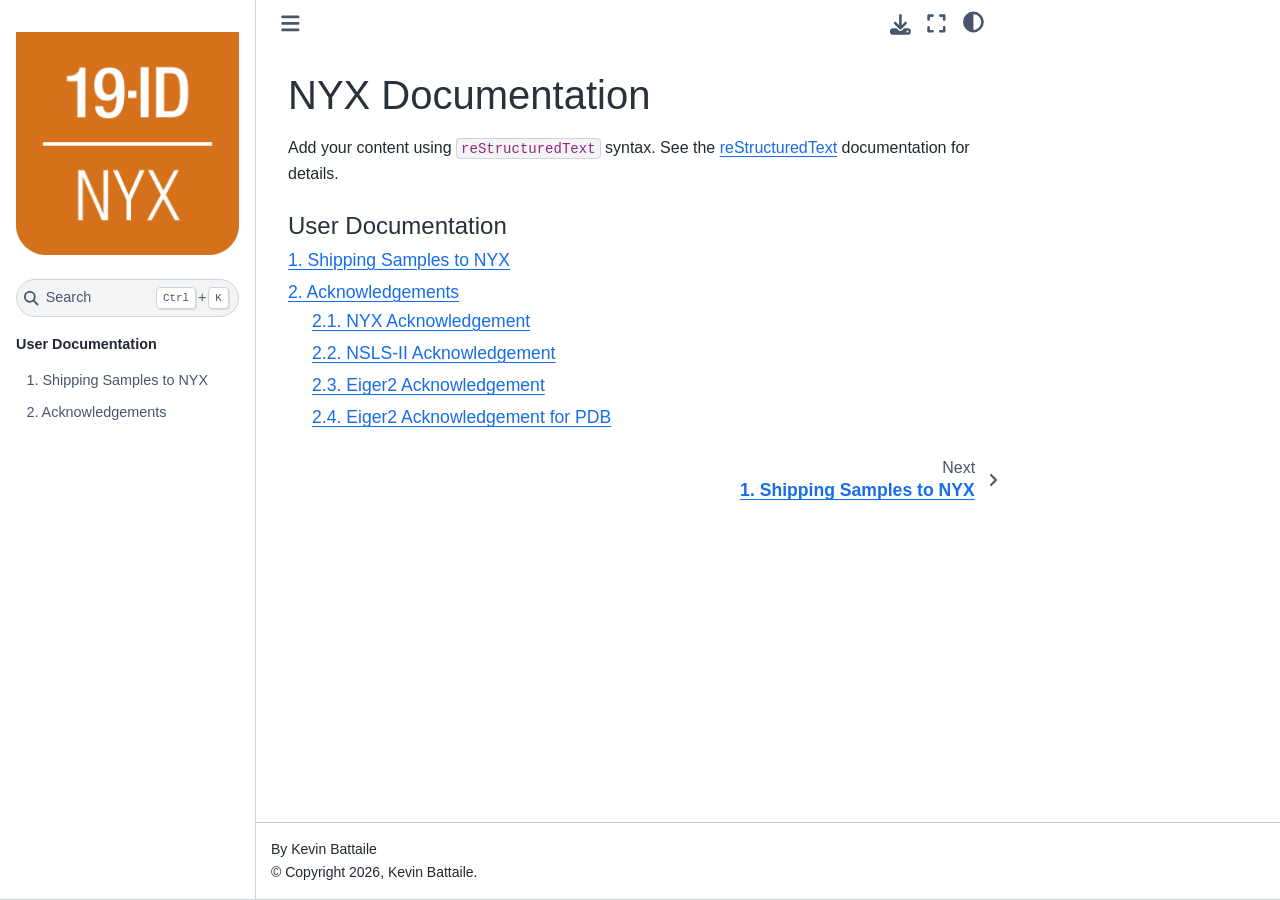
==== docs/index.html @ 287fa5cd "Update manual content" ====
<!DOCTYPE html>


<html lang="en" data-content_root="./" >

  <head>
    <meta charset="utf-8" />
    <meta name="viewport" content="width=device-width, initial-scale=1.0" /><meta name="viewport" content="width=device-width, initial-scale=1" />

    <title>NYX Documentation &#8212; NYX Documentation  documentation</title>
  
  
  
  <script data-cfasync="false">
    document.documentElement.dataset.mode = localStorage.getItem("mode") || "";
    document.documentElement.dataset.theme = localStorage.getItem("theme") || "";
  </script>
  
  <!-- Loaded before other Sphinx assets -->
  <link href="_static/styles/theme.css?digest=dfe6caa3a7d634c4db9b" rel="stylesheet" />
<link href="_static/styles/bootstrap.css?digest=dfe6caa3a7d634c4db9b" rel="stylesheet" />
<link href="_static/styles/pydata-sphinx-theme.css?digest=dfe6caa3a7d634c4db9b" rel="stylesheet" />

  
  <link href="_static/vendor/fontawesome/6.5.2/css/all.min.css?digest=dfe6caa3a7d634c4db9b" rel="stylesheet" />
  <link rel="preload" as="font" type="font/woff2" crossorigin href="_static/vendor/fontawesome/6.5.2/webfonts/fa-solid-900.woff2" />
<link rel="preload" as="font" type="font/woff2" crossorigin href="_static/vendor/fontawesome/6.5.2/webfonts/fa-brands-400.woff2" />
<link rel="preload" as="font" type="font/woff2" crossorigin href="_static/vendor/fontawesome/6.5.2/webfonts/fa-regular-400.woff2" />

    <link rel="stylesheet" type="text/css" href="_static/pygments.css?v=8f2a1f02" />
    <link rel="stylesheet" type="text/css" href="_static/styles/sphinx-book-theme.css?v=eba8b062" />
  
  <!-- Pre-loaded scripts that we'll load fully later -->
  <link rel="preload" as="script" href="_static/scripts/bootstrap.js?digest=dfe6caa3a7d634c4db9b" />
<link rel="preload" as="script" href="_static/scripts/pydata-sphinx-theme.js?digest=dfe6caa3a7d634c4db9b" />
  <script src="_static/vendor/fontawesome/6.5.2/js/all.min.js?digest=dfe6caa3a7d634c4db9b"></script>

    <script src="_static/documentation_options.js?v=9eb32ce0"></script>
    <script src="_static/doctools.js?v=fd6eb6e6"></script>
    <script src="_static/sphinx_highlight.js?v=6ffebe34"></script>
    <script src="_static/scripts/sphinx-book-theme.js?v=887ef09a"></script>
    <script>DOCUMENTATION_OPTIONS.pagename = 'index';</script>
    <link rel="index" title="Index" href="genindex.html" />
    <link rel="search" title="Search" href="search.html" />
    <link rel="next" title="1. Shipping Samples to NYX" href="shipping.html" />
  <meta name="viewport" content="width=device-width, initial-scale=1"/>
  <meta name="docsearch:language" content="en"/>
  </head>
  
  
  <body data-bs-spy="scroll" data-bs-target=".bd-toc-nav" data-offset="180" data-bs-root-margin="0px 0px -60%" data-default-mode="">

  
  
  <div id="pst-skip-link" class="skip-link d-print-none"><a href="#main-content">Skip to main content</a></div>
  
  <div id="pst-scroll-pixel-helper"></div>
  
  <button type="button" class="btn rounded-pill" id="pst-back-to-top">
    <i class="fa-solid fa-arrow-up"></i>Back to top</button>

  
  <input type="checkbox"
          class="sidebar-toggle"
          id="pst-primary-sidebar-checkbox"/>
  <label class="overlay overlay-primary" for="pst-primary-sidebar-checkbox"></label>
  
  <input type="checkbox"
          class="sidebar-toggle"
          id="pst-secondary-sidebar-checkbox"/>
  <label class="overlay overlay-secondary" for="pst-secondary-sidebar-checkbox"></label>
  
  <div class="search-button__wrapper">
    <div class="search-button__overlay"></div>
    <div class="search-button__search-container">
<form class="bd-search d-flex align-items-center"
      action="search.html"
      method="get">
  <i class="fa-solid fa-magnifying-glass"></i>
  <input type="search"
         class="form-control"
         name="q"
         id="search-input"
         placeholder="Search..."
         aria-label="Search..."
         autocomplete="off"
         autocorrect="off"
         autocapitalize="off"
         spellcheck="false"/>
  <span class="search-button__kbd-shortcut"><kbd class="kbd-shortcut__modifier">Ctrl</kbd>+<kbd>K</kbd></span>
</form></div>
  </div>

  <div class="pst-async-banner-revealer d-none">
  <aside id="bd-header-version-warning" class="d-none d-print-none" aria-label="Version warning"></aside>
</div>

  
    <header class="bd-header navbar navbar-expand-lg bd-navbar d-print-none">
    </header>
  

  <div class="bd-container">
    <div class="bd-container__inner bd-page-width">
      
      
      
        
      
      <div class="bd-sidebar-primary bd-sidebar">
        

  
  <div class="sidebar-header-items sidebar-primary__section">
    
    
    
    
  </div>
  
    <div class="sidebar-primary-items__start sidebar-primary__section">
        <div class="sidebar-primary-item">

  
    
  

<a class="navbar-brand logo" href="#">
  
  
  
  
  
    
    
      
    
    
    <img src="_static/floor_mat.png" class="logo__image only-light" alt="NYX Documentation  documentation - Home"/>
    <script>document.write(`<img src="_static/floor_mat.png" class="logo__image only-dark" alt="NYX Documentation  documentation - Home"/>`);</script>
  
  
</a></div>
        <div class="sidebar-primary-item">

 <script>
 document.write(`
   <button class="btn search-button-field search-button__button" title="Search" aria-label="Search" data-bs-placement="bottom" data-bs-toggle="tooltip">
    <i class="fa-solid fa-magnifying-glass"></i>
    <span class="search-button__default-text">Search</span>
    <span class="search-button__kbd-shortcut"><kbd class="kbd-shortcut__modifier">Ctrl</kbd>+<kbd class="kbd-shortcut__modifier">K</kbd></span>
   </button>
 `);
 </script></div>
        <div class="sidebar-primary-item"><nav class="bd-links bd-docs-nav" aria-label="Main">
    <div class="bd-toc-item navbar-nav active">
        <p aria-level="2" class="caption" role="heading"><span class="caption-text">User Documentation</span></p>
<ul class="nav bd-sidenav">
<li class="toctree-l1"><a class="reference internal" href="shipping.html">1. Shipping Samples to NYX</a></li>
<li class="toctree-l1"><a class="reference internal" href="acknowledgement.html">2. Acknowledgements</a></li>
</ul>

    </div>
</nav></div>
    </div>
  
  
  <div class="sidebar-primary-items__end sidebar-primary__section">
  </div>
  
  <div id="rtd-footer-container"></div>


      </div>
      
      <main id="main-content" class="bd-main" role="main">
        
        

<div class="sbt-scroll-pixel-helper"></div>

          <div class="bd-content">
            <div class="bd-article-container">
              
              <div class="bd-header-article d-print-none">
<div class="header-article-items header-article__inner">
  
    <div class="header-article-items__start">
      
        <div class="header-article-item"><button class="sidebar-toggle primary-toggle btn btn-sm" title="Toggle primary sidebar" data-bs-placement="bottom" data-bs-toggle="tooltip">
  <span class="fa-solid fa-bars"></span>
</button></div>
      
    </div>
  
  
    <div class="header-article-items__end">
      
        <div class="header-article-item">

<div class="article-header-buttons">





<div class="dropdown dropdown-download-buttons">
  <button class="btn dropdown-toggle" type="button" data-bs-toggle="dropdown" aria-expanded="false" aria-label="Download this page">
    <i class="fas fa-download"></i>
  </button>
  <ul class="dropdown-menu">
      
      
      
      <li><a href="_sources/index.rst" target="_blank"
   class="btn btn-sm btn-download-source-button dropdown-item"
   title="Download source file"
   data-bs-placement="left" data-bs-toggle="tooltip"
>
  

<span class="btn__icon-container">
  <i class="fas fa-file"></i>
  </span>
<span class="btn__text-container">.rst</span>
</a>
</li>
      
      
      
      
      <li>
<button onclick="window.print()"
  class="btn btn-sm btn-download-pdf-button dropdown-item"
  title="Print to PDF"
  data-bs-placement="left" data-bs-toggle="tooltip"
>
  

<span class="btn__icon-container">
  <i class="fas fa-file-pdf"></i>
  </span>
<span class="btn__text-container">.pdf</span>
</button>
</li>
      
  </ul>
</div>




<button onclick="toggleFullScreen()"
  class="btn btn-sm btn-fullscreen-button"
  title="Fullscreen mode"
  data-bs-placement="bottom" data-bs-toggle="tooltip"
>
  

<span class="btn__icon-container">
  <i class="fas fa-expand"></i>
  </span>

</button>



<script>
document.write(`
  <button class="btn btn-sm nav-link pst-navbar-icon theme-switch-button" title="light/dark" aria-label="light/dark" data-bs-placement="bottom" data-bs-toggle="tooltip">
    <i class="theme-switch fa-solid fa-sun fa-lg" data-mode="light"></i>
    <i class="theme-switch fa-solid fa-moon fa-lg" data-mode="dark"></i>
    <i class="theme-switch fa-solid fa-circle-half-stroke fa-lg" data-mode="auto"></i>
  </button>
`);
</script>


<script>
document.write(`
  <button class="btn btn-sm pst-navbar-icon search-button search-button__button" title="Search" aria-label="Search" data-bs-placement="bottom" data-bs-toggle="tooltip">
    <i class="fa-solid fa-magnifying-glass fa-lg"></i>
  </button>
`);
</script>

</div></div>
      
    </div>
  
</div>
</div>
              
              

<div id="jb-print-docs-body" class="onlyprint">
    <h1>NYX Documentation</h1>
    <!-- Table of contents -->
    <div id="print-main-content">
        <div id="jb-print-toc">
            
        </div>
    </div>
</div>

              
                
<div id="searchbox"></div>
                <article class="bd-article">
                  
  <section id="nyx-documentation">
<h1>NYX Documentation<a class="headerlink" href="#nyx-documentation" title="Link to this heading">#</a></h1>
<p>Add your content using <code class="docutils literal notranslate"><span class="pre">reStructuredText</span></code> syntax. See the
<a class="reference external" href="https://www.sphinx-doc.org/en/master/usage/restructuredtext/index.html">reStructuredText</a>
documentation for details.</p>
<div class="toctree-wrapper compound">
<p aria-level="2" class="caption" role="heading"><span class="caption-text">User Documentation</span></p>
<ul>
<li class="toctree-l1"><a class="reference internal" href="shipping.html">1. Shipping Samples to NYX</a></li>
<li class="toctree-l1"><a class="reference internal" href="acknowledgement.html">2. Acknowledgements</a><ul>
<li class="toctree-l2"><a class="reference internal" href="acknowledgement.html#nyx-acknowledgement">2.1. NYX Acknowledgement</a></li>
<li class="toctree-l2"><a class="reference internal" href="acknowledgement.html#nsls-ii-acknowledgement">2.2. NSLS-II Acknowledgement</a></li>
<li class="toctree-l2"><a class="reference internal" href="acknowledgement.html#eiger2-acknowledgement">2.3. Eiger2 Acknowledgement</a></li>
<li class="toctree-l2"><a class="reference internal" href="acknowledgement.html#eiger2-acknowledgement-for-pdb">2.4. Eiger2 Acknowledgement for PDB</a></li>
</ul>
</li>
</ul>
</div>
</section>


                </article>
              

              
              
              
              
                <footer class="prev-next-footer d-print-none">
                  
<div class="prev-next-area">
    <a class="right-next"
       href="shipping.html"
       title="next page">
      <div class="prev-next-info">
        <p class="prev-next-subtitle">next</p>
        <p class="prev-next-title"><span class="section-number">1. </span>Shipping Samples to NYX</p>
      </div>
      <i class="fa-solid fa-angle-right"></i>
    </a>
</div>
                </footer>
              
            </div>
            
            
              
            
          </div>
          <footer class="bd-footer-content">
            
<div class="bd-footer-content__inner container">
  
  <div class="footer-item">
    
<p class="component-author">
By Kevin Battaile
</p>

  </div>
  
  <div class="footer-item">
    

  <p class="copyright">
    
      © Copyright 2026, Kevin Battaile.
      <br/>
    
  </p>

  </div>
  
  <div class="footer-item">
    
  </div>
  
  <div class="footer-item">
    
  </div>
  
</div>
          </footer>
        

      </main>
    </div>
  </div>
  
  <!-- Scripts loaded after <body> so the DOM is not blocked -->
  <script src="_static/scripts/bootstrap.js?digest=dfe6caa3a7d634c4db9b"></script>
<script src="_static/scripts/pydata-sphinx-theme.js?digest=dfe6caa3a7d634c4db9b"></script>

  <footer class="bd-footer">
  </footer>
  </body>
</html>
---- docs/_static/styles/theme.css ----
/* Provided by Sphinx's 'basic' theme, and included in the final set of assets */
@import "../basic.css";
---- docs/_static/styles/pydata-sphinx-theme.css ----
html{--pst-header-height:4rem;--pst-header-article-height:calc(var(--pst-header-height)*2/3);--pst-sidebar-secondary:17rem;--pst-font-size-base:1rem;--pst-font-size-h1:2.5rem;--pst-font-size-h2:2rem;--pst-font-size-h3:1.75rem;--pst-font-size-h4:1.5rem;--pst-font-size-h5:1.25rem;--pst-font-size-h6:1.1rem;--pst-font-size-milli:0.9rem;--pst-sidebar-font-size:0.9rem;--pst-sidebar-font-size-mobile:1.1rem;--pst-sidebar-header-font-size:1.2rem;--pst-sidebar-header-font-weight:600;--pst-admonition-font-weight-heading:600;--pst-font-weight-caption:300;--pst-font-weight-heading:400;--pst-font-family-base-system:-apple-system,"BlinkMacSystemFont","Segoe UI","Helvetica Neue","Arial",sans-serif,"Apple Color Emoji","Segoe UI Emoji","Segoe UI Symbol";--pst-font-family-monospace-system:"SFMono-Regular","Menlo","Consolas","Monaco","Liberation Mono","Lucida Console",monospace;--pst-font-family-base:var(--pst-font-family-base-system);--pst-font-family-heading:var(--pst-font-family-base-system);--pst-font-family-monospace:var(--pst-font-family-monospace-system);--pst-font-size-icon:1.5rem;--pst-icon-check-circle:"";--pst-icon-info-circle:"";--pst-icon-exclamation-triangle:"";--pst-icon-exclamation-circle:"";--pst-icon-times-circle:"";--pst-icon-lightbulb:"";--pst-icon-download:"";--pst-icon-angle-left:"";--pst-icon-angle-right:"";--pst-icon-external-link:"";--pst-icon-search-minus:"";--pst-icon-github:"";--pst-icon-gitlab:"";--pst-icon-share:"";--pst-icon-bell:"";--pst-icon-pencil:"";--pst-breadcrumb-divider:"";--pst-icon-admonition-default:var(--pst-icon-bell);--pst-icon-admonition-note:var(--pst-icon-info-circle);--pst-icon-admonition-attention:var(--pst-icon-exclamation-circle);--pst-icon-admonition-caution:var(--pst-icon-exclamation-triangle);--pst-icon-admonition-warning:var(--pst-icon-exclamation-triangle);--pst-icon-admonition-danger:var(--pst-icon-exclamation-triangle);--pst-icon-admonition-error:var(--pst-icon-times-circle);--pst-icon-admonition-hint:var(--pst-icon-lightbulb);--pst-icon-admonition-tip:var(--pst-icon-lightbulb);--pst-icon-admonition-important:var(--pst-icon-exclamation-circle);--pst-icon-admonition-seealso:var(--pst-icon-share);--pst-icon-admonition-todo:var(--pst-icon-pencil);--pst-icon-versionmodified-default:var(--pst-icon-exclamation-circle);--pst-icon-versionmodified-added:var(--pst-icon-exclamation-circle);--pst-icon-versionmodified-changed:var(--pst-icon-exclamation-circle);--pst-icon-versionmodified-deprecated:var(--pst-icon-exclamation-circle);font-size:var(--pst-font-size-base);scroll-padding-top:calc(var(--pst-header-height) + 1rem)}body{background-color:var(--pst-color-background);color:var(--pst-color-text-base);display:flex;flex-direction:column;font-family:var(--pst-font-family-base);font-weight:400;line-height:1.65;min-height:100vh}body::-webkit-scrollbar-track{background-color:var(--pst-color-background)}p{font-size:1em;margin-bottom:1.15rem}p.rubric{border-bottom:1px solid var(--pst-color-border)}p.centered{text-align:center}a{word-wrap:break-word;color:var(--pst-color-link);text-decoration:underline;text-decoration-thickness:max(1px,.0625rem);text-underline-offset:.1578em}a:hover{color:var(--pst-color-link-hover);text-decoration-skip-ink:none;text-decoration-thickness:max(3px,.1875rem,.12em)}a:active,a:visited{color:var(--pst-color-link)}a:visited:hover{color:var(--pst-color-link-hover)}a.headerlink{color:var(--pst-color-secondary);font-size:.8em;margin-left:.2em;opacity:.7;padding:0 4px;text-decoration:none;transition:all .2s ease-out;user-select:none}a.headerlink:hover{opacity:1}a.github:before,a.gitlab:before{color:var(--pst-color-text-muted);font:var(--fa-font-brands);margin-right:.25rem}a.github:before{content:var(--pst-icon-github)}a.gitlab:before{content:var(--pst-icon-gitlab)}h1,h2,h3,h4,h5,h6{font-family:var(--pst-font-family-heading);font-weight:var(--pst-font-weight-heading);line-height:1.15;margin:2.75rem 0 1.05rem}h1{font-size:var(--pst-font-size-h1);margin-top:0}h1,h2{color:var(--pst-heading-color)}h2{font-size:var(--pst-font-size-h2)}h3{font-size:var(--pst-font-size-h3)}h3,h4{color:var(--pst-heading-color)}h4{font-size:var(--pst-font-size-h4)}h5{font-size:var(--pst-font-size-h5)}h5,h6{color:var(--pst-color-text-base)}h6{font-size:var(--pst-font-size-h6)}.text_small,small{font-size:var(--pst-font-size-milli)}hr{border:0;border-top:1px solid var(--pst-color-border)}code,kbd,pre,samp{font-family:var(--pst-font-family-monospace)}kbd{background-color:var(--pst-color-on-background);color:var(--pst-color-text-muted)}kbd:not(.compound){border:1px solid var(--pst-color-border);box-shadow:1px 1px 1px var(--pst-color-shadow);margin:0 .1rem;padding:.1rem .4rem}code{color:var(--pst-color-inline-code)}pre{background-color:var(--pst-color-surface);border:1px solid var(--pst-color-border);border-radius:.25rem;color:var(--pst-color-text-base);line-height:1.2em;margin:1.5em 0;padding:1rem}pre .linenos{opacity:.8;padding-right:10px}#pst-back-to-top{background-color:var(--pst-color-secondary);border:none;color:var(--pst-color-secondary-text);display:none;left:50vw;position:fixed;top:90vh;transform:translate(-50%);z-index:1080}#pst-back-to-top .fa-arrow-up{margin-inline-end:.5em}#pst-back-to-top:hover{background-color:var(--pst-violet-600);color:var(--pst-color-link-hover);color:var(--pst-color-secondary-text);text-decoration:underline;text-decoration-skip-ink:none;text-decoration-thickness:max(1px,.0625rem);text-decoration-thickness:max(3px,.1875rem,.12em);text-decoration-thickness:1px;text-underline-offset:.1578em}#pst-back-to-top:focus-visible{box-shadow:none;outline:var(--pst-color-accent) solid .1875rem;outline-color:var(--pst-color-secondary);outline-offset:.1875rem}:focus-visible{box-shadow:none;outline:var(--pst-color-accent) solid .1875rem}.skip-link{background-color:var(--pst-color-warning);border-bottom:1px solid var(--pst-color-border);left:0;padding:.5rem;position:fixed;right:0;text-align:center;top:0;transform:translateY(-100%);transition:transform .15s ease-in-out;z-index:1055}.skip-link:focus-within{transform:translateY(0)}.skip-link a{color:var(--pst-color-warning-text)!important}.skip-link a:focus-visible{outline-color:#14181e}.bd-container{display:flex;flex-grow:1;justify-content:center}.bd-container .bd-container__inner{display:flex}.bd-page-width{width:100%}@media(min-width:960px){.bd-page-width{max-width:88rem}}.pst-async-banner-revealer{height:0;overflow:hidden;transition:height .3s ease-in-out}@media(prefers-reduced-motion){.pst-async-banner-revealer{transition:none}}#bd-header-version-warning,.bd-header-announcement{align-items:center;display:flex;justify-content:center;min-height:3rem;padding:.5rem 12.5%;position:relative;text-align:center;width:100%}@media(max-width:959.98px){#bd-header-version-warning,.bd-header-announcement{padding:.5rem 2%}}#bd-header-version-warning p,.bd-header-announcement p{font-weight:700;margin:0}#bd-header-version-warning a,.bd-header-announcement a{color:var(--pst-color-inline-code-links)}#bd-header-version-warning .pst-button-link-to-stable-version,.bd-header-announcement .pst-button-link-to-stable-version{background-color:var(--pst-color-danger);border-color:var(--pst-color-danger);border-radius:.25rem;box-shadow:0 .2rem .5rem var(--pst-color-shadow),0 0 .0625rem var(--pst-color-shadow)!important;color:var(--pst-color-danger-text)}#bd-header-version-warning .pst-button-link-to-stable-version:hover,.bd-header-announcement .pst-button-link-to-stable-version:hover{background-color:var(--pst-color-danger-highlight);border-color:var(--pst-color-danger-highlight);color:var(--pst-color-danger-text)}#bd-header-version-warning .pst-button-link-to-stable-version:focus-visible,.bd-header-announcement .pst-button-link-to-stable-version:focus-visible{outline:.1875rem solid var(--pst-color-danger);outline-offset:.1875rem}.bd-header-announcement{background-color:var(--pst-color-secondary-bg)}#bd-header-version-warning{background-color:var(--pst-color-danger-bg)}.bd-main{display:flex;flex-direction:column;flex-grow:1;min-width:0}.bd-main .bd-content{display:flex;height:100%;justify-content:center}.bd-main .bd-content .bd-article-container{display:flex;flex-direction:column;justify-content:start;max-width:60em;overflow-x:auto;padding:1rem;width:100%}@media(min-width:1200px){.bd-main .bd-content .bd-article-container .bd-article{padding-left:2rem;padding-top:1.5rem}}.bd-footer{border-top:1px solid var(--pst-color-border);width:100%}.bd-footer .bd-footer__inner{display:flex;flex-grow:1;margin:auto;padding:1rem}.bd-footer .footer-items__center,.bd-footer .footer-items__end,.bd-footer .footer-items__start{display:flex;flex-direction:column;flex-grow:1;gap:.5rem;justify-content:center}.bd-footer .footer-items__center{text-align:center}.bd-footer .footer-items__end{text-align:end}.bd-footer .footer-item p{margin-bottom:0}.bd-footer-article{margin-top:auto}.bd-footer-article .footer-article-items{display:flex;flex-direction:column}.bd-footer-content .footer-content-items{display:flex;flex-direction:column;margin-top:auto}.bd-header{background-color:var(--pst-color-on-background)!important;box-shadow:0 .125rem .25rem 0 var(--pst-color-shadow);justify-content:center;max-width:100vw;padding:0;position:sticky;top:0;width:100%;z-index:1030}.bd-header .bd-header__inner{align-items:center;display:flex;height:fit-content;padding-left:1rem;padding-right:1rem}.bd-header :focus-visible{border-radius:.125rem}.bd-header .navbar-item{align-items:center;display:flex;height:var(--pst-header-height);max-height:var(--pst-header-height)}.bd-header .navbar-header-items{display:none;flex-shrink:1}@media(min-width:960px){.bd-header .navbar-header-items{display:inherit;flex-grow:1;padding:0 0 0 .5rem}}.bd-header .navbar-header-items__center,.bd-header .navbar-header-items__end,.bd-header .navbar-header-items__start{align-items:center;display:flex;flex-flow:wrap;row-gap:0}.bd-header .navbar-header-items__center,.bd-header .navbar-header-items__end{column-gap:1rem}.bd-header .navbar-header-items__start{flex-shrink:0;gap:.5rem;margin-right:auto}.bd-header .navbar-header-items__end{justify-content:end}.bd-header ul.navbar-nav{display:flex}@media(min-width:960px){.bd-header ul.navbar-nav{align-items:baseline}}.bd-header ul.navbar-nav>li.nav-item{margin-inline:2px}.bd-header ul.navbar-nav>li.nav-item>.nav-link{color:var(--pst-color-text-muted);padding-inline:6px;position:relative}.bd-header ul.navbar-nav>li.nav-item>.nav-link:before{background-color:transparent;content:"";display:block;inset:0;bottom:calc(max(3px, .1875rem, .12em)*-1);margin:max(3px,.1875rem,.12em) 0;position:absolute}.bd-header ul.navbar-nav>li.nav-item>.nav-link:hover{color:var(--pst-color-secondary);text-decoration:none}.bd-header ul.navbar-nav>li.nav-item>.nav-link:hover:before{border-bottom:max(3px,.1875rem,.12em) solid var(--pst-color-secondary)}.bd-header ul.navbar-nav>li.nav-item>.nav-link:focus-visible{box-shadow:none;outline:3px solid var(--pst-color-accent);outline-offset:3px}.bd-header ul.navbar-nav>li.nav-item.current>.nav-link{color:var(--pst-color-primary)}.bd-header ul.navbar-nav>li.nav-item.current>.nav-link:before{border-bottom:3px solid var(--pst-color-primary)}.bd-header ul.navbar-nav>li.nav-item.dropdown{margin-inline:4px}.bd-header ul.navbar-nav>li.nav-item.dropdown button{padding-inline:8px}.bd-header ul.navbar-nav>li.nav-item.dropdown>.dropdown-toggle{border-radius:.125rem;color:var(--pst-color-text-muted)}.bd-header ul.navbar-nav>li.nav-item.dropdown>.dropdown-toggle:focus-visible{box-shadow:0 0 0 .1875rem var(--pst-color-accent)}.bd-header ul.navbar-nav>li.nav-item.dropdown>.dropdown-toggle:hover{box-shadow:0 0 0 .1875rem var(--pst-color-link-hover);color:var(--pst-color-text-base);text-decoration:none}.bd-header ul.navbar-nav li a.nav-link.dropdown-item{color:var(--pst-color-text-muted);text-decoration:none}.bd-header ul.navbar-nav li a.nav-link.dropdown-item:hover{color:var(--pst-color-link-hover);text-decoration:underline;text-decoration-skip-ink:none;text-decoration-thickness:max(1px,.0625rem);text-decoration-thickness:max(3px,.1875rem,.12em);text-underline-offset:.1578em}.bd-header ul.navbar-nav .dropdown button{border:none;display:unset}.bd-header ul.navbar-nav .dropdown button:hover{color:var(--pst-color-link-hover);text-decoration:underline;text-decoration-skip-ink:none;text-decoration-thickness:max(1px,.0625rem);text-decoration-thickness:max(3px,.1875rem,.12em);text-underline-offset:.1578em}.bd-header ul.navbar-nav .dropdown .dropdown-menu{background-color:var(--pst-color-on-background);border:1px solid var(--pst-color-border);box-shadow:0 0 .3rem .1rem var(--pst-color-shadow);margin:.5rem 0;min-width:20rem;padding:.5rem 0;z-index:1070}.bd-header ul.navbar-nav .dropdown .dropdown-menu .dropdown-item{padding:.25rem 1.5rem}.bd-header ul.navbar-nav .dropdown .dropdown-menu .dropdown-item:focus:not(:hover,:active){background-color:inherit}.bd-header ul.navbar-nav .dropdown .dropdown-menu .dropdown-item:focus-visible{z-index:10}.bd-header ul.navbar-nav .dropdown .dropdown-menu:not(.show){display:none}.bd-header button.sidebar-toggle{background-color:inherit;color:var(--pst-color-muted);font-size:var(--pst-font-size-icon);margin-bottom:0;padding:.5rem}.bd-header button.primary-toggle{margin-right:1rem}@media(min-width:960px){.bd-header button.primary-toggle{display:none}}.bd-header button.secondary-toggle{margin-left:1rem}@media(min-width:1200px){.bd-header button.secondary-toggle{display:none}}@media(min-width:960px){.navbar-center-items .navbar-item{display:inline-block}}.nav-link{transition:none}.nav-link:hover{color:var(--pst-color-link-hover);text-decoration:underline;text-decoration-skip-ink:none;text-decoration-thickness:max(1px,.0625rem);text-decoration-thickness:max(3px,.1875rem,.12em);text-underline-offset:.1578em}.nav-link.nav-external:after{content:var(--pst-icon-external-link);font:var(--fa-font-solid);font-size:.75em;margin-left:.3em}.bd-navbar-elements li.nav-item i{font-size:.7rem;padding-left:2px;vertical-align:middle}.navbar-persistent--mobile{margin-left:auto}@media(min-width:960px){.navbar-persistent--mobile{display:none}}.navbar-persistent--container{display:none}@media(min-width:960px){.navbar-persistent--container{display:flex}}.header-article__inner{display:flex;padding:0 .5rem}.header-article__inner .header-article-item{height:var(--pst-header-article-height);min-height:var(--pst-header-article-height)}.header-article__inner .header-article-items__end,.header-article__inner .header-article-items__start{align-items:start;display:flex;gap:.5rem}.header-article__inner .header-article-items__end{margin-left:auto}.bd-sidebar-primary{background-color:var(--pst-color-background);border-right:1px solid var(--pst-color-border);display:flex;flex:0 0 auto;flex-direction:column;font-size:var(--pst-sidebar-font-size-mobile);gap:1rem;max-height:calc(100vh - var(--pst-header-height));overflow-y:auto;padding:2rem 1rem 1rem;position:sticky;top:var(--pst-header-height);width:25%}@media(min-width:960px){.bd-sidebar-primary{font-size:var(--pst-sidebar-font-size)}}.bd-sidebar-primary :focus-visible{border-radius:.125rem}.bd-sidebar-primary .nav-link{font-size:var(--pst-sidebar-font-size-mobile)}.bd-sidebar-primary.no-sidebar{border-right:0}@media(min-width:960px){.bd-sidebar-primary.hide-on-wide{display:none}}.bd-sidebar-primary h1,.bd-sidebar-primary h2,.bd-sidebar-primary h3,.bd-sidebar-primary h4{color:var(--pst-color-text-base)}.bd-sidebar-primary .sidebar-primary-items__end .sidebar-primary-item,.bd-sidebar-primary .sidebar-primary-items__start .sidebar-primary-item{padding:.5rem 0}.bd-sidebar-primary .sidebar-header-items{display:flex;flex-direction:column}.bd-sidebar-primary .sidebar-header-items .sidebar-header-items__title{color:var(--pst-color-text-base);font-size:var(--pst-sidebar-header-font-size);font-weight:var(--pst-sidebar-header-font-weight);margin-bottom:.5rem}.bd-sidebar-primary .sidebar-header-items .nav-item.dropdown button{display:none}.bd-sidebar-primary .sidebar-header-items .nav-item.dropdown .dropdown-menu{background-color:inherit;border:none;display:flex;flex-direction:column;font-size:inherit;margin:0;padding:0}.bd-sidebar-primary .sidebar-header-items .nav-item.dropdown .dropdown-menu .dropdown-item:focus,.bd-sidebar-primary .sidebar-header-items .nav-item.dropdown .dropdown-menu .dropdown-item:hover{background-color:unset}.bd-sidebar-primary .sidebar-header-items .bd-navbar-elements .nav-link:focus-visible{box-shadow:none;outline:var(--pst-color-accent) solid .1875rem;outline-offset:.1875rem}.bd-sidebar-primary .sidebar-header-items .sidebar-header-items__center{display:flex;flex-direction:column}.bd-sidebar-primary .sidebar-header-items .sidebar-header-items__end{align-items:center;display:flex;gap:1rem}@media(min-width:960px){.bd-sidebar-primary .sidebar-header-items{display:none}}.bd-sidebar-primary .sidebar-primary-items__start{border-top:1px solid var(--pst-color-border)}@media(min-width:960px){.bd-sidebar-primary .sidebar-primary-items__start{border-top:none}}.bd-sidebar-primary .sidebar-primary-items__end{margin-bottom:1em;margin-top:auto}.bd-sidebar-primary .list-caption{list-style:none;padding-left:0}.bd-sidebar-primary .list-caption li.toctree-l0.has-children>details>summary{align-items:baseline;display:flex;height:auto;justify-content:space-between;position:relative;width:auto}.bd-sidebar-primary .list-caption li.toctree-l0.has-children>details>summary .toctree-toggle{flex:0 0 auto}.bd-sidebar-primary .list-caption li.toctree-l0.has-children>details>summary .toctree-toggle .fa-chevron-down{font-size:1rem}.bd-sidebar-primary li.has-children{position:relative}.bd-sidebar-primary li.has-children .caption,.bd-sidebar-primary li.has-children>.reference{margin-right:calc(30px + .1875rem);padding-top:.25rem}.bd-sidebar-primary li.has-children>details>summary{list-style:none}.bd-sidebar-primary li.has-children>details>summary::-webkit-details-marker{display:none}.bd-sidebar-primary li.has-children>details>summary:focus-visible{outline:none}.bd-sidebar-primary li.has-children>details>summary:focus-visible>.toctree-toggle{outline:var(--pst-color-accent) solid .1875rem;outline-offset:-.1875rem}.bd-sidebar-primary li.has-children>details>summary .toctree-toggle{align-items:center;cursor:pointer;display:inline-flex;height:30px;justify-content:center;position:absolute;right:0;top:0;width:30px}.bd-sidebar-primary li.has-children>details>summary .toctree-toggle .fa-chevron-down{font-size:.75rem}.bd-sidebar-primary li.has-children>details[open]>summary .fa-chevron-down{transform:rotate(180deg)}nav.bd-links{margin-right:-1rem}@media(min-width:960px){nav.bd-links{display:block}}nav.bd-links ul{display:block;list-style:none}nav.bd-links ul ul{padding:0 0 0 1rem}nav.bd-links li>a{box-shadow:none;color:var(--pst-color-text-muted);display:block;margin-right:.1875rem;padding:.25rem .65rem;text-decoration:none}nav.bd-links li>a:hover{background-color:transparent;text-decoration:underline;text-decoration-skip-ink:none;text-decoration-thickness:max(3px,.1875rem,.12em)}nav.bd-links li>a:active,nav.bd-links li>a:hover{color:var(--pst-color-link-hover)}nav.bd-links li>a:focus-visible{box-shadow:0 0 0 .1875rem var(--pst-color-accent);outline:none;z-index:10}nav.bd-links li>a.reference.external:after{content:var(--pst-icon-external-link);font:var(--fa-font-solid);font-size:.75em;margin-left:.3em}nav.bd-links .current>a{background-color:transparent;box-shadow:inset max(3px,.1875rem,.12em) 0 0 var(--pst-color-primary);color:var(--pst-color-primary);font-weight:600}nav.bd-links .current>a:focus-visible{box-shadow:inset max(3px,.1875rem,.12em) 0 0 var(--pst-color-primary),0 0 0 .1875rem var(--pst-color-accent);outline:none}nav.bd-links p.bd-links__title{font-size:var(--pst-sidebar-header-font-size)}nav.bd-links p.bd-links__title,nav.bd-links p.caption{font-weight:var(--pst-sidebar-header-font-weight);margin-bottom:.5rem}nav.bd-links p.caption{color:var(--pst-color-text-base);font-size:var(--pst-sidebar-font-size-mobile);margin-top:1.25rem;position:relative}nav.bd-links p.caption:first-child{margin-top:0}@media(min-width:960px){nav.bd-links p.caption{font-size:var(--pst-sidebar-font-size)}}.bd-sidebar-secondary{background-color:var(--pst-color-background);display:flex;flex-direction:column;flex-shrink:0;font-size:var(--pst-sidebar-font-size-mobile);max-height:calc(100vh - var(--pst-header-height));order:2;overflow-y:auto;padding:2rem 1rem 1rem;position:sticky;top:var(--pst-header-height);width:var(--pst-sidebar-secondary)}@media(min-width:1200px){.bd-sidebar-secondary{font-size:var(--pst-sidebar-font-size)}}.sidebar-secondary-item{padding:.5rem}@media(min-width:1200px){.sidebar-secondary-item{border-left:1px solid var(--pst-color-border);padding-left:1rem}}.sidebar-secondary-item i{padding-right:.5rem}input.sidebar-toggle{display:none}label.overlay{background-color:#000;height:0;left:0;opacity:.5;position:fixed;top:0;transition:opacity .2s ease-out;width:0;z-index:1050}input#pst-primary-sidebar-checkbox:checked+label.overlay.overlay-primary,input#pst-secondary-sidebar-checkbox:checked+label.overlay.overlay-secondary{height:100vh;width:100vw}input#pst-primary-sidebar-checkbox:checked~.bd-container .bd-sidebar-primary{margin-left:0;visibility:visible}input#pst-secondary-sidebar-checkbox:checked~.bd-container .bd-sidebar-secondary{margin-right:0;visibility:visible}@media(min-width:960px){.sidebar-toggle.primary-toggle{display:none}input#pst-primary-sidebar-checkbox:checked+label.overlay.overlay-primary{height:0;width:0}.bd-sidebar-primary{margin-left:0;visibility:visible}}@media(max-width:959.98px){.bd-sidebar-primary{flex-grow:.75;height:100vh;left:0;margin-left:-75%;max-height:100vh;max-width:350px;position:fixed;top:0;transition:visibility .2s ease-out,margin .2s ease-out;visibility:hidden;width:75%;z-index:1055}}@media(max-width:1199.98px){.bd-sidebar-secondary{flex-grow:.75;height:100vh;margin-right:-75%;max-height:100vh;max-width:350px;position:fixed;right:0;top:0;transition:visibility .2s ease-out,margin .2s ease-out;visibility:hidden;width:75%;z-index:1055}}ul.bd-breadcrumbs{display:flex;flex-wrap:wrap;font-size:.8rem;list-style:none;padding-left:0}ul.bd-breadcrumbs li.breadcrumb-item{align-items:center;display:flex;font-weight:700}ul.bd-breadcrumbs li.breadcrumb-item a{color:var(--pst-color-text-muted);text-decoration:none}ul.bd-breadcrumbs li.breadcrumb-item a:hover{color:var(--pst-color-link-hover);text-decoration:underline;text-decoration-skip-ink:none;text-decoration-thickness:max(1px,.0625rem);text-decoration-thickness:max(3px,.1875rem,.12em);text-underline-offset:.1578em}ul.bd-breadcrumbs li.breadcrumb-item:not(.breadcrumb-home):before{color:var(--pst-color-text-muted);content:var(--pst-breadcrumb-divider);font:var(--fa-font-solid);font-size:.8rem;padding:0 .5rem}html .pst-navbar-icon{align-items:center;border:none;border-radius:0;box-sizing:border-box;color:var(--pst-color-text-muted);display:flex;font-size:1rem;height:2.15rem;justify-content:center;line-height:1.65;min-height:24px;min-width:24px;padding:.25rem 0;position:relative}html .pst-navbar-icon:before{background-color:transparent;content:"";display:block;inset:0;bottom:calc(max(3px, .1875rem, .12em)*-1);margin:max(3px,.1875rem,.12em) 0;position:absolute}html .pst-navbar-icon:hover{color:var(--pst-color-secondary);text-decoration:none}html .pst-navbar-icon:hover:before{border-bottom:max(3px,.1875rem,.12em) solid var(--pst-color-secondary)}html .pst-navbar-icon:focus-visible{box-shadow:none;outline:3px solid var(--pst-color-accent);outline-offset:3px}ul.navbar-icon-links{align-items:center;column-gap:1rem;display:flex;flex-flow:row wrap;justify-content:space-evenly;list-style:none;margin-bottom:0;padding-left:0}ul.navbar-icon-links i.fa-brands,ul.navbar-icon-links i.fa-regular,ul.navbar-icon-links i.fa-solid{font-size:var(--pst-font-size-icon);font-style:normal;vertical-align:middle}ul.navbar-icon-links i.fa-square-twitter:before{color:#55acee}ul.navbar-icon-links i.fa-square-gitlab:before{color:#548}ul.navbar-icon-links i.fa-bitbucket:before{color:#0052cc}ul.navbar-icon-links img.icon-link-image{border-radius:.2rem;height:1.5em}ul.navbar-icon-links .fa-pydata{stroke:var(--pst-color-background);stroke-linejoin:round;stroke-width:.35}.navbar-brand{align-items:center;display:flex;flex-shrink:0;gap:.5rem;height:var(--pst-header-height);margin:0;max-height:var(--pst-header-height);padding:.5rem 0;position:relative;width:auto}.navbar-brand p{color:var(--pst-color-text-base);margin-bottom:0}.navbar-brand img{height:100%;max-width:100%;width:auto}.navbar-brand:hover,.navbar-brand:visited:hover{color:var(--pst-color-link-hover);color:var(--pst-color-text-base);text-decoration:underline;text-decoration-skip-ink:none;text-decoration-thickness:max(1px,.0625rem);text-decoration-thickness:max(3px,.1875rem,.12em);text-underline-offset:.1578em}ul.navbar-nav ul{padding:0 0 0 1rem}ul.navbar-nav li{display:flex;flex-direction:column}ul.navbar-nav li a{align-items:center;color:var(--pst-color-text-muted);display:flex;height:100%;padding-bottom:.25rem;padding-top:.25rem;text-decoration:none}ul.navbar-nav li a:hover{color:var(--pst-color-link-hover);text-decoration:underline;text-decoration-skip-ink:none;text-decoration-thickness:max(1px,.0625rem);text-decoration-thickness:max(3px,.1875rem,.12em);text-underline-offset:.1578em}.page-toc .section-nav{border-bottom:none;padding-left:0}.page-toc .section-nav ul{padding-left:1rem}.page-toc .nav-link{font-size:var(--pst-sidebar-font-size-mobile)}@media(min-width:1200px){.page-toc .nav-link{font-size:var(--pst-sidebar-font-size)}}.page-toc .onthispage{color:var(--pst-color-text-base);font-weight:var(--pst-sidebar-header-font-weight);margin-bottom:.5rem}.prev-next-area{width:100%}.prev-next-area p{color:var(--pst-color-text-muted);line-height:1.3em;margin:0 .3em}.prev-next-area i{font-size:1.2em}.prev-next-area a{align-items:center;border:none;color:var(--pst-color-text-muted);display:flex;max-width:45%;overflow-x:hidden;padding:10px;text-decoration:none}.prev-next-area a p.prev-next-title{word-wrap:break-word;color:var(--pst-color-link);font-size:1.1em;font-weight:var(--pst-admonition-font-weight-heading);text-decoration:underline;text-decoration-thickness:max(1px,.0625rem);text-underline-offset:.1578em}.prev-next-area a p.prev-next-title:hover{color:var(--pst-color-link-hover);text-decoration-skip-ink:none;text-decoration-thickness:max(3px,.1875rem,.12em)}.prev-next-area a p.prev-next-title:active,.prev-next-area a p.prev-next-title:visited{color:var(--pst-color-link)}.prev-next-area a p.prev-next-title:visited:hover{color:var(--pst-color-link-hover)}.prev-next-area a:hover p.prev-next-title,.prev-next-area a:visited:hover p.prev-next-title{color:var(--pst-color-link-hover);text-decoration:underline;text-decoration-skip-ink:none;text-decoration-thickness:max(1px,.0625rem);text-decoration-thickness:max(3px,.1875rem,.12em);text-underline-offset:.1578em}.prev-next-area a .prev-next-info{flex-direction:column;margin:0 .5em}.prev-next-area a .prev-next-info .prev-next-subtitle{text-transform:capitalize}.prev-next-area a.left-prev{float:left}.prev-next-area a.right-next{float:right}.prev-next-area a.right-next div.prev-next-info{text-align:right}.bd-search{border:1px solid var(--pst-color-border);border-radius:.25rem;color:var(--pst-color-text-base);gap:.5rem;padding-left:.5rem;position:relative}.bd-search,.bd-search:active{background-color:var(--pst-color-background)}.bd-search:active{color:var(--pst-color-text-muted)}.bd-search .icon{color:var(--pst-color-border);left:25px;position:absolute}.bd-search .fa-solid.fa-magnifying-glass{color:var(--pst-color-text-muted);left:calc(1.25rem - .35em);position:absolute}.bd-search input::placeholder{color:var(--pst-color-text-muted)}.bd-search input::-webkit-search-cancel-button,.bd-search input::-webkit-search-decoration{appearance:none}.bd-search .search-button__kbd-shortcut{color:var(--pst-color-border);display:flex;position:absolute;right:.5rem}.form-control{background-color:var(--pst-color-background);color:var(--pst-color-text-base)}.form-control:focus,.form-control:focus-visible{background-color:var(--pst-color-background);border:none;color:var(--pst-color-text-muted)}.search-button i{font-size:1.3rem}.search-button__overlay,.search-button__search-container{display:none}.search-button__wrapper.show .search-button__search-container{display:flex;left:50%;margin-top:.5rem;max-width:800px;position:fixed;right:1rem;top:30%;transform:translate(-50%,-50%);width:90%;z-index:1055}.search-button__wrapper.show .search-button__overlay{background-color:#000;display:flex;height:100%;left:0;opacity:.5;position:fixed;top:0;width:100%;z-index:1050}.search-button__wrapper.show form.bd-search{flex-grow:1;padding-bottom:0;padding-top:0}.search-button__wrapper.show input,.search-button__wrapper.show svg{font-size:var(--pst-font-size-icon)}.search-button-field{align-items:center;background-color:var(--pst-color-surface);border:1px solid var(--pst-color-border);border-radius:1.5em;color:var(--pst-color-text-muted);display:inline-flex;padding:.5em}.search-button-field:hover{box-shadow:0 0 0 .1875rem var(--pst-color-link-hover)}.search-button-field:focus-visible{border-radius:1.5em}.search-button-field .search-button__default-text{font-size:var(--bs-nav-link-font-size);font-weight:var(--bs-nav-link-font-weight);margin-left:.5em;margin-right:.5em}.search-button-field .kbd-shortcut__modifier{font-size:.75em}.search-button-field>*{align-items:center}.search-button-field>:not(svg){display:none}@media(min-width:960px){.search-button-field>:not(svg){display:flex}}div#searchbox p.highlight-link{box-shadow:0 .2rem .5rem var(--pst-color-shadow),0 0 .0625rem var(--pst-color-shadow)!important;margin:1rem 0;width:fit-content}@media(min-width:1200px){div#searchbox p.highlight-link{margin-left:2rem}}div#searchbox p.highlight-link a{background-color:var(--pst-color-primary);border-radius:.25rem;color:var(--pst-color-primary-text);font-size:1.25rem;padding:.75rem;text-decoration:none;transition:box-shadow .25s ease-out}div#searchbox p.highlight-link a:hover{box-shadow:inset 0 0 50px 50px rgba(0,0,0,.25)}div#searchbox p.highlight-link a:before{color:unset;content:var(--pst-icon-search-minus);font:var(--fa-font-solid);margin-right:.5rem}.theme-switch-button .theme-switch{display:none}.theme-switch-button .theme-switch:active{color:var(--pst-color-link-hover);text-decoration:none}.theme-switch-button .theme-switch .fa-lg{aspect-ratio:1/1}html[data-mode=auto] .theme-switch-button .theme-switch[data-mode=auto],html[data-mode=dark] .theme-switch-button .theme-switch[data-mode=dark],html[data-mode=light] .theme-switch-button .theme-switch[data-mode=light]{display:inline}button.btn.version-switcher__button{border-color:var(--pst-color-border);color:var(--pst-color-text-base);margin-bottom:1em}@media(min-width:960px){button.btn.version-switcher__button{margin-bottom:unset}}button.btn.version-switcher__button:hover{border-color:transparent;box-shadow:0 0 0 .1875rem var(--pst-color-secondary)}button.btn.version-switcher__button:active{border-color:var(--pst-color-border);color:var(--pst-color-text-base)}button.btn.version-switcher__button:focus-visible{border-color:transparent}.version-switcher__menu{border-color:var(--pst-color-border);border-radius:var(--bs-dropdown-border-radius)}.version-switcher__menu a.list-group-item{background-color:var(--pst-color-on-background);color:var(--pst-color-text-base);padding:.75rem 1.25rem}.version-switcher__menu a.list-group-item:not(:last-child){border-bottom:1px solid var(--pst-color-border)}.version-switcher__menu a.list-group-item:hover{background-color:var(--pst-color-surface);color:var(--pst-color-link-hover);text-decoration:underline;text-decoration-skip-ink:none;text-decoration-thickness:max(1px,.0625rem);text-decoration-thickness:max(3px,.1875rem,.12em);text-underline-offset:.1578em}.version-switcher__menu a.list-group-item.active{box-shadow:inset max(3px,.1875rem,.12em) 0 0 var(--pst-color-primary);color:var(--pst-color-primary);font-weight:600;position:relative;z-index:1}.version-switcher__menu a.list-group-item.active:focus-visible{box-shadow:inset max(3px,.1875rem,.12em) 0 0 var(--pst-color-primary),0 0 0 .1875rem var(--pst-color-accent);outline:none}.version-switcher__menu a.list-group-item.active span:before{content:"";height:100%;left:0;position:absolute;top:0;width:100%;z-index:-1}.version-switcher__menu a.list-group-item:focus-visible{z-index:10}.version-switcher__menu,button.version-switcher__button{box-sizing:border-box;font-size:1.1em;min-height:24px;min-width:24px;z-index:1055}@media(min-width:960px){.version-switcher__menu,button.version-switcher__button{font-size:unset}}nav.page-toc{margin-bottom:1rem}.bd-toc .nav .nav{display:none}.bd-toc .nav .nav.visible,.bd-toc .nav>.active>ul,.toc-entry{display:block}.toc-entry a.nav-link,.toc-entry a>code{color:var(--pst-color-text-muted)}.toc-entry a.nav-link{display:block;margin-left:-1rem;padding:.125rem 0 .125rem 1rem;text-decoration:none}.toc-entry a.nav-link:hover{background-color:transparent;text-decoration:underline;text-decoration-skip-ink:none;text-decoration-thickness:max(3px,.1875rem,.12em)}.toc-entry a.nav-link:active,.toc-entry a.nav-link:hover{color:var(--pst-color-link-hover)}.toc-entry a.nav-link:focus-visible{box-shadow:0 0 0 .1875rem var(--pst-color-accent);outline:none;z-index:10}.toc-entry a.nav-link.active{background-color:transparent;box-shadow:inset max(3px,.1875rem,.12em) 0 0 var(--pst-color-primary);color:var(--pst-color-primary);font-weight:600}.toc-entry a.nav-link.active:focus-visible{box-shadow:inset max(3px,.1875rem,.12em) 0 0 var(--pst-color-primary),0 0 0 .1875rem var(--pst-color-accent);outline:none}.toc-entry a.nav-link.active:hover{color:var(--pst-color-link-hover)}.toc-entry a.nav-link:focus-visible{border-radius:.125rem}div.deprecated,div.versionadded,div.versionchanged{background-color:var(--pst-color-on-background);border-left:.2rem solid;border-color:var(--pst-color-info);border-radius:.25rem;box-shadow:0 .2rem .5rem var(--pst-color-shadow),0 0 .0625rem var(--pst-color-shadow)!important;break-inside:avoid;margin:1.5625em auto;overflow:hidden;padding:0 .6rem;page-break-inside:avoid;position:relative;vertical-align:middle}div.deprecated>p,div.versionadded>p,div.versionchanged>p{margin-bottom:.6rem;margin-top:.6rem}div.versionadded{background-color:var(--pst-color-success-bg);border-color:var(--pst-color-success)}div.versionchanged{background-color:var(--pst-color-warning-bg);border-color:var(--pst-color-warning)}div.deprecated{background-color:var(--pst-color-danger-bg);border-color:var(--pst-color-danger)}span.versionmodified{font-weight:600}span.versionmodified:before{color:var(--pst-color-info);content:var(--pst-icon-versionmodified-default);font:var(--fa-font-solid);margin-right:.6rem}span.versionmodified.added:before{color:var(--pst-color-success);content:var(--pst-icon-versionmodified-added)}span.versionmodified.changed:before{color:var(--pst-color-warning);content:var(--pst-icon-versionmodified-changed)}span.versionmodified.deprecated:before{color:var(--pst-color-danger);content:var(--pst-icon-versionmodified-deprecated)}.sidebar-indices-items{border-top:1px solid var(--pst-color-border);display:flex;flex-direction:column}@media(min-width:960px){.sidebar-indices-items{border-top:none}}.sidebar-indices-items .sidebar-indices-items__title{color:var(--pst-color-text-base);font-size:var(--pst-sidebar-header-font-size);font-weight:var(--pst-sidebar-header-font-weight);margin-bottom:.5rem}.sidebar-indices-items ul.indices-link{list-style:none;margin-right:-1rem;padding:0}.sidebar-indices-items ul.indices-link li>a{color:var(--pst-color-text-muted);display:block;padding:.25rem 0}.sidebar-indices-items ul.indices-link li>a:hover{background-color:transparent;color:var(--pst-color-primary);text-decoration:none}.bd-sidebar-primary div#rtd-footer-container{bottom:-1rem;margin:-1rem;position:sticky}.bd-sidebar-primary div#rtd-footer-container .rst-versions.rst-badge{font-family:var(--pst-font-family-base);font-size:.9em;max-width:unset;position:unset}.bd-sidebar-primary div#rtd-footer-container .rst-versions.rst-badge .rst-current-version{align-items:center;background-color:var(--pst-color-background);border-top:1px solid var(--pst-color-border);color:var(--pst-color-success);display:flex;gap:.2rem;height:2.5rem;transition:background-color .2s ease-out}.bd-sidebar-primary div#rtd-footer-container .rst-versions.rst-badge .fa.fa-book{color:var(--pst-color-text-muted);margin-right:auto}.bd-sidebar-primary div#rtd-footer-container .rst-versions.rst-badge .fa.fa-book:after{color:var(--pst-color-text-base);content:"Read The Docs";font-family:var(--pst-font-family-base);font-weight:var(--pst-admonition-font-weight-heading)}.bd-sidebar-primary div#rtd-footer-container .rst-versions.rst-badge .fa.fa-caret-down{color:var(--pst-color-text-muted)}.bd-sidebar-primary div#rtd-footer-container .rst-versions.rst-badge.shift-up .rst-current-version{border-bottom:1px solid var(--pst-color-border)}.bd-sidebar-primary div#rtd-footer-container .rst-other-versions{background-color:var(--pst-color-surface);color:var(--pst-color-text-base)}.bd-sidebar-primary div#rtd-footer-container .rst-other-versions dl dd a{color:var(--pst-color-text-muted)}.bd-sidebar-primary div#rtd-footer-container .rst-other-versions hr{background-color:var(--pst-color-border)}.bd-sidebar-primary div#rtd-footer-container .rst-other-versions small a{color:var(--pst-color-link)}.bd-sidebar-primary div#rtd-footer-container .rst-other-versions input{background-color:var(--pst-color-surface);border:1px solid var(--pst-color-border);padding-left:.5rem}.admonition,div.admonition{background-color:var(--pst-color-on-background);border-left:.2rem solid;border-color:var(--pst-color-info);border-radius:.25rem;box-shadow:0 .2rem .5rem var(--pst-color-shadow),0 0 .0625rem var(--pst-color-shadow)!important;break-inside:avoid;margin:1.5625em auto;overflow:hidden;padding:0 .6rem .8rem;page-break-inside:avoid}.admonition :last-child,div.admonition :last-child{margin-bottom:0}.admonition p.admonition-title~*,div.admonition p.admonition-title~*{margin-left:1.4rem;margin-right:1.4rem}.admonition>ol,.admonition>ul,div.admonition>ol,div.admonition>ul{margin-left:1em}.admonition>.admonition-title,div.admonition>.admonition-title{background-color:var(--pst-color-info-bg);font-weight:var(--pst-admonition-font-weight-heading);margin:0 -.6rem;padding:.4rem .6rem .4rem 2rem;position:relative;z-index:1}.admonition>.admonition-title:before,div.admonition>.admonition-title:before{content:"";height:100%;left:0;pointer-events:none;position:absolute;top:0;width:100%;z-index:-1}.admonition>.admonition-title:after,div.admonition>.admonition-title:after{color:var(--pst-color-info);content:var(--pst-icon-admonition-default);font:var(--fa-font-solid);height:1rem;left:.5rem;line-height:inherit;opacity:1;position:absolute;width:1rem}.admonition>.admonition-title+*,div.admonition>.admonition-title+*{margin-top:.4em}.admonition.attention,div.admonition.attention{border-color:var(--pst-color-attention)}.admonition.attention>.admonition-title,div.admonition.attention>.admonition-title{background-color:var(--pst-color-attention-bg)}.admonition.attention>.admonition-title:after,div.admonition.attention>.admonition-title:after{color:var(--pst-color-attention);content:var(--pst-icon-admonition-attention)}.admonition.caution,div.admonition.caution{border-color:var(--pst-color-warning)}.admonition.caution>.admonition-title,div.admonition.caution>.admonition-title{background-color:var(--pst-color-warning-bg)}.admonition.caution>.admonition-title:after,div.admonition.caution>.admonition-title:after{color:var(--pst-color-warning);content:var(--pst-icon-admonition-caution)}.admonition.warning,div.admonition.warning{border-color:var(--pst-color-warning)}.admonition.warning>.admonition-title,div.admonition.warning>.admonition-title{background-color:var(--pst-color-warning-bg)}.admonition.warning>.admonition-title:after,div.admonition.warning>.admonition-title:after{color:var(--pst-color-warning);content:var(--pst-icon-admonition-warning)}.admonition.danger,div.admonition.danger{border-color:var(--pst-color-danger)}.admonition.danger>.admonition-title,div.admonition.danger>.admonition-title{background-color:var(--pst-color-danger-bg)}.admonition.danger>.admonition-title:after,div.admonition.danger>.admonition-title:after{color:var(--pst-color-danger);content:var(--pst-icon-admonition-danger)}.admonition.error,div.admonition.error{border-color:var(--pst-color-danger)}.admonition.error>.admonition-title,div.admonition.error>.admonition-title{background-color:var(--pst-color-danger-bg)}.admonition.error>.admonition-title:after,div.admonition.error>.admonition-title:after{color:var(--pst-color-danger);content:var(--pst-icon-admonition-error)}.admonition.hint,div.admonition.hint{border-color:var(--pst-color-success)}.admonition.hint>.admonition-title,div.admonition.hint>.admonition-title{background-color:var(--pst-color-success-bg)}.admonition.hint>.admonition-title:after,div.admonition.hint>.admonition-title:after{color:var(--pst-color-success);content:var(--pst-icon-admonition-hint)}.admonition.tip,div.admonition.tip{border-color:var(--pst-color-success)}.admonition.tip>.admonition-title,div.admonition.tip>.admonition-title{background-color:var(--pst-color-success-bg)}.admonition.tip>.admonition-title:after,div.admonition.tip>.admonition-title:after{color:var(--pst-color-success);content:var(--pst-icon-admonition-tip)}.admonition.important,div.admonition.important{border-color:var(--pst-color-attention)}.admonition.important>.admonition-title,div.admonition.important>.admonition-title{background-color:var(--pst-color-attention-bg)}.admonition.important>.admonition-title:after,div.admonition.important>.admonition-title:after{color:var(--pst-color-attention);content:var(--pst-icon-admonition-important)}.admonition.note,div.admonition.note{border-color:var(--pst-color-info)}.admonition.note>.admonition-title,div.admonition.note>.admonition-title{background-color:var(--pst-color-info-bg)}.admonition.note>.admonition-title:after,div.admonition.note>.admonition-title:after{color:var(--pst-color-info);content:var(--pst-icon-admonition-note)}.admonition.seealso,div.admonition.seealso{border-color:var(--pst-color-success)}.admonition.seealso>.admonition-title,div.admonition.seealso>.admonition-title{background-color:var(--pst-color-success-bg)}.admonition.seealso>.admonition-title:after,div.admonition.seealso>.admonition-title:after{color:var(--pst-color-success);content:var(--pst-icon-admonition-seealso)}.admonition.admonition-todo,div.admonition.admonition-todo{border-color:var(--pst-color-secondary)}.admonition.admonition-todo>.admonition-title,div.admonition.admonition-todo>.admonition-title{background-color:var(--pst-color-secondary-bg)}.admonition.admonition-todo>.admonition-title:after,div.admonition.admonition-todo>.admonition-title:after{color:var(--pst-color-secondary);content:var(--pst-icon-admonition-todo)}.admonition.sidebar,div.admonition.sidebar{border-width:0 0 0 .2rem;clear:both;float:right;margin-left:.5rem;margin-top:0;max-width:40%}.admonition.sidebar.attention,.admonition.sidebar.important,div.admonition.sidebar.attention,div.admonition.sidebar.important{border-color:var(--pst-color-attention)}.admonition.sidebar.caution,.admonition.sidebar.warning,div.admonition.sidebar.caution,div.admonition.sidebar.warning{border-color:var(--pst-color-warning)}.admonition.sidebar.danger,.admonition.sidebar.error,div.admonition.sidebar.danger,div.admonition.sidebar.error{border-color:var(--pst-color-danger)}.admonition.sidebar.hint,.admonition.sidebar.seealso,.admonition.sidebar.tip,div.admonition.sidebar.hint,div.admonition.sidebar.seealso,div.admonition.sidebar.tip{border-color:var(--pst-color-success)}.admonition.sidebar.note,.admonition.sidebar.todo,div.admonition.sidebar.note,div.admonition.sidebar.todo{border-color:var(--pst-color-info)}.admonition.sidebar p.admonition-title~*,div.admonition.sidebar p.admonition-title~*{margin-left:0;margin-right:0}aside.topic,div.topic,div.topic.contents,nav.contents{background-color:var(--pst-color-surface);border-color:var(--pst-color-border);border-radius:.25rem;box-shadow:0 .2rem .5rem var(--pst-color-shadow),0 0 .0625rem var(--pst-color-shadow)!important;display:flex;flex-direction:column;padding:1rem 1.25rem}aside.topic .topic-title,div.topic .topic-title,div.topic.contents .topic-title,nav.contents .topic-title{margin:0 0 .5rem}aside.topic p,div.topic p,div.topic.contents p,nav.contents p{color:var(--pst-color-on-surface)!important}aside.topic ul.simple,div.topic ul.simple,div.topic.contents ul.simple,nav.contents ul.simple{padding-left:1rem}aside.topic ul.simple ul,div.topic ul.simple ul,div.topic.contents ul.simple ul,nav.contents ul.simple ul{padding-left:2em}aside.sidebar{background-color:var(--pst-color-surface);border:1px solid var(--pst-color-border);border-radius:.25rem;margin-left:.5rem;padding:0}aside.sidebar>:last-child{padding-bottom:1rem}aside.sidebar p.sidebar-title{border-bottom:1px solid var(--pst-color-border);font-family:var(--pst-font-family-heading);font-weight:var(--pst-admonition-font-weight-heading);margin-bottom:0;padding-bottom:.5rem;padding-top:.5rem;position:relative}aside.sidebar>:not(.sidebar-title):first-child,aside.sidebar>p.sidebar-title+*{margin-top:1rem}aside.sidebar>*{padding-left:1rem;padding-right:1rem}p.rubric{display:flex;flex-direction:column}.seealso dd{margin-bottom:0;margin-top:0}table.field-list{border-collapse:separate;border-spacing:10px;margin-left:1px}table.field-list th.field-name{background-color:var(--pst-color-surface);padding:1px 8px 1px 5px;white-space:nowrap}table.field-list td.field-body p{font-style:italic}table.field-list td.field-body p>strong{font-style:normal}table.field-list td.field-body blockquote{border-left:none;margin:0 0 .3em;padding-left:30px}.table.autosummary td:first-child{white-space:nowrap}.sig{font-family:var(--pst-font-family-monospace)}.sig-inline.c-texpr,.sig-inline.cpp-texpr{font-family:unset}.sig.c .k,.sig.c .kt,.sig.c .m,.sig.c .s,.sig.c .sc,.sig.cpp .k,.sig.cpp .kt,.sig.cpp .m,.sig.cpp .s,.sig.cpp .sc{color:var(--pst-color-text-base)}.sig-name{color:var(--pst-color-inline-code)}.sig-param .default_value,.sig-param .o{color:var(--pst-color-text-muted);font-weight:400}dt:target,span.highlighted{background-color:var(--pst-color-target)}.viewcode-back{font-family:var(--pst-font-family-base)}.viewcode-block:target{background-color:var(--pst-color-target);border-bottom:1px solid var(--pst-color-border);border-top:1px solid var(--pst-color-border);position:relative}dl>dt>a:has(.viewcode-link){float:right}dl>dt>a:has(.viewcode-link) .viewcode-link{float:none}dl[class]:not(.option-list,.field-list,.footnote,.glossary,.simple){margin-bottom:3rem}dl[class]:not(.option-list,.field-list,.footnote,.glossary,.simple) dd{margin-left:2rem}dl[class]:not(.option-list,.field-list,.footnote,.glossary,.simple) dd>dl.simple>dt{display:flex}dl[class]:not(.option-list,.field-list,.footnote,.glossary,.simple) dl.field-list{display:grid;grid-template-columns:unset}dl[class]:not(.option-list,.field-list,.footnote,.glossary,.simple) dt.field-even,dl[class]:not(.option-list,.field-list,.footnote,.glossary,.simple) dt.field-odd{background-color:var(--pst-color-surface);margin-bottom:.1rem;margin-top:.2rem}div.highlight,div.literal-block-wrapper,div[class*=highlight-]{border-radius:.25rem;break-inside:avoid;display:flex;flex-direction:column;width:unset}div.literal-block-wrapper{border:1px solid var(--pst-color-border);border-radius:.25rem}div.literal-block-wrapper div.code-block-caption{border-bottom:1px solid var(--pst-color-border);font-size:1rem;font-weight:var(--pst-font-weight-caption);margin:0;padding:.5rem}div.literal-block-wrapper div.code-block-caption a.headerlink{font-size:inherit}div.literal-block-wrapper div[class*=highlight-]{border-radius:0;margin:0}div.literal-block-wrapper div[class*=highlight-] pre{border:none;box-shadow:none}code.literal{background-color:var(--pst-color-surface);border:1px solid var(--pst-color-border);border-radius:.25rem;padding:.1rem .25rem}a>code{color:var(--pst-color-inline-code-links)}html[data-theme=light] .highlight .nf{color:#0078a1!important}span.linenos{opacity:.8!important}figure>a,figure>a>img,figure>img,figure>video{display:block;margin-left:auto;margin-right:auto}figure a.headerlink{font-size:inherit;position:absolute}figure:hover a.headerlink{visibility:visible}figure figcaption{color:var(--pst-color-text-muted);font-family:var(--pst-font-family-heading);font-weight:var(--pst-font-weight-caption);margin-left:auto;margin-right:auto;margin-top:.3rem;text-align:center}figure figcaption>p:last-child{margin-bottom:0}figure figcaption p{display:inline-block;text-align:start}figure figcaption table.table{margin-left:auto;margin-right:auto;width:fit-content}dt.label>span.brackets:not(:only-child):before{content:"["}dt.label>span.brackets:not(:only-child):after{content:"]"}a.footnote-reference{font-size:small;vertical-align:super}aside.footnote{margin-bottom:.5rem}aside.footnote:last-child{margin-bottom:1rem}aside.footnote span.backrefs,aside.footnote span.label{font-weight:700}aside.footnote:target{background-color:var(--pst-color-target)}div.doctest>div.highlight span.gp,span.linenos,table.highlighttable td.linenos{user-select:none}dd{margin-bottom:10px;margin-left:30px;margin-top:3px}ol,ul{padding-inline-start:2rem}ol li>p:first-child,ul li>p:first-child{margin-bottom:.25rem;margin-top:.25rem}blockquote{background-color:var(--pst-color-surface);border-left:.25em solid var(--pst-color-blockquote-notch);border-radius:.25rem;color:var(--pst-color-text-muted);padding:1em;position:relative}blockquote p{color:var(--pst-color-text-base)}blockquote .line-block{margin:0}blockquote p:last-child{margin-bottom:0}blockquote:before{content:"";height:100%;left:0;pointer-events:none;position:absolute;top:0;width:100%}blockquote a{color:var(--pst-color-inline-code-links)}blockquote:before{z-index:-1}span.guilabel{background-color:var(--pst-color-info-bg);border:1px solid var(--pst-color-info);border-radius:4px;font-size:80%;font-weight:700;margin:auto 2px;padding:2.4px 6px;position:relative}span.guilabel:before{content:"";height:100%;left:0;pointer-events:none;position:absolute;top:0;width:100%;z-index:-1}a.reference.download:before{color:var(--pst-color-text-muted);content:var(--pst-icon-download);font:var(--fa-font-solid);font-size:.8em;padding:0 .25em}table{margin-left:auto;margin-right:auto}table.table-right{margin-right:0}table.table-left{margin-left:0}table caption{caption-side:top;color:var(--pst-color-text-muted);text-align:center}td.text-left,th.text-left{text-align:left}td.text-right,th.text-right{text-align:right}td.text-center,th.text-center{text-align:center}.table{--bs-table-bg:transparent;--bs-table-color:var( --pst-color-text-base );border:1px solid var(--pst-color-table-outer-border);color:var(--pst-color-table)}.table td~td,.table td~th,.table th~td,.table th~th{border-left:1px solid var(--pst-color-table-inner-border)}.table thead tr{background-color:var(--pst-color-table-heading-bg);border-bottom:2px solid var(--pst-color-primary)}.table tbody tr:nth-child(odd){background-color:var(--pst-color-table-row-zebra-low-bg)}.table tbody tr:nth-child(2n){background-color:var(--pst-color-table-row-zebra-high-bg)}.table tbody tr:hover{background-color:var(--pst-color-table-row-hover-bg)}.pst-scrollable-table-container{overflow-x:auto}.toctree-wrapper p.caption{font-size:1.5em;margin-bottom:0}.toctree-wrapper>ul{padding-left:0}.toctree-wrapper li[class^=toctree-l]{list-style:none;margin-bottom:.2em}.toctree-wrapper li[class^=toctree-l]>a{font-size:1.1em;list-style:none}.toctree-wrapper li[class^=toctree-l]>ul{list-style:none;padding-inline-start:1.5em}.toctree-wrapper .toctree-l1>a{font-size:1.3em}div.topic.contents ul.simple,nav.contents ul.simple{list-style:none;padding-left:0}div.math,span.math{align-items:center;display:flex;max-width:100%;overflow:hidden}span.math{display:inline-flex}div.math{flex-direction:row-reverse;gap:.5em}div.math span.eqno a.headerlink{font-size:1em;position:relative}div.math mjx-container{flex-grow:1;overflow:auto;padding-bottom:.2rem}div.math mjx-container mjx-assistive-mml{height:0}.ablog-sidebar-item h2,.ablog-sidebar-item h3{font-size:var(--pst-sidebar-header-font-size);margin-top:.5rem}.ablog-sidebar-item h2 a,.ablog-sidebar-item h3 a{color:var(--pst-color-text-base)}.ablog-sidebar-item ul{display:flex;flex-direction:column;gap:.5em;list-style:none;margin-bottom:0;overflow-y:hidden;padding-left:0}.ablog-sidebar-item ul.ablog-cloud{flex-flow:row wrap;gap:.5rem}.ablog-sidebar-item ul.ablog-cloud li{align-items:center;display:flex}.ablog__prev-next{display:flex;font-size:1.2em;padding:1rem 0}.ablog__prev-next>span{display:flex;max-width:45%}.ablog__prev-next>span a{align-items:center;display:flex;gap:1rem;line-height:1.5rem;margin-left:auto}.ablog__prev-next>span a i:before{color:var(--pst-color-text-base)}.ablog__prev-next span.ablog__prev i.fa-arrow-circle-left:before{content:var(--pst-icon-angle-left)}.ablog__prev-next span.ablog__spacer{display:none}.ablog__prev-next span.ablog__next{margin-left:auto;text-align:right}.ablog__prev-next span.ablog__next i.fa-arrow-circle-right:before{content:var(--pst-icon-angle-right)}.ablog__collection,.postlist{padding-left:0}.ablog__collection .ablog-post,.postlist .ablog-post{list-style:none}.ablog__collection .ablog-post .ablog-archive,.postlist .ablog-post .ablog-archive{display:flex;flex-flow:row wrap;font-size:.75rem;gap:1rem;list-style:none;padding-left:0}.ablog__collection .ablog-post .ablog-post-title,.postlist .ablog-post .ablog-post-title{font-size:1.25rem;margin-top:0}.ablog__collection .ablog-post .ablog-post-title a,.postlist .ablog-post .ablog-post-title a{font-weight:700}.ablog__collection .ablog-post .ablog-post-expand,.postlist .ablog-post .ablog-post-expand{margin-bottom:.5rem}.docutils.container{margin-left:unset;margin-right:unset;max-width:unset;padding-left:unset;padding-right:unset;width:unset}.btn{--bs-btn-focus-box-shadow:0 0 0 0.1875rem var(--pst-color-accent)}div.highlight button.copybtn{align-items:center;background-color:var(--pst-color-surface);border:none;display:flex;justify-content:center}div.highlight button.copybtn:not(.success){color:var(--pst-color-muted)}div.highlight button.copybtn:hover:not(.success){background-color:var(--pst-color-shadow);color:var(--pst-color-text)}div.highlight button.copybtn.o-tooltip--left:after{background-color:var(--pst-color-surface);color:var(--pst-color-text)}div.highlight button.copybtn:focus{opacity:1}div.highlight button.copybtn:focus-visible{outline:var(--pst-color-accent) solid .1875rem}div.highlight:has(button.copybtn){min-height:2em}#ethical-ad-placement .ethical-footer a,#ethical-ad-placement .ethical-footer a:active,#ethical-ad-placement .ethical-footer a:hover,#ethical-ad-placement .ethical-footer a:visited,#ethical-ad-placement .ethical-sidebar a,#ethical-ad-placement .ethical-sidebar a:active,#ethical-ad-placement .ethical-sidebar a:hover,#ethical-ad-placement .ethical-sidebar a:visited{color:var(--pst-color-text-base)}#ethical-ad-placement .ethical-footer,#ethical-ad-placement .ethical-sidebar{background-color:var(--pst-color-background);border:1px solid var(--pst-color-border);border-radius:5px;color:var(--pst-color-text-base);font-size:14px;line-height:20px}.bd-content div.jupyter_container{background-color:unset;border:none;box-shadow:none}.bd-content div.jupyter_container div.highlight,.bd-content div.jupyter_container div.output{border-radius:.25rem}.bd-content div.jupyter_container div.highlight{background-color:var(--pst-color-surface)}.bd-content div.jupyter_container .cell_input,.bd-content div.jupyter_container .cell_output{border-radius:.25rem}.bd-content div.jupyter_container .cell_input pre,.bd-content div.jupyter_container .cell_output pre{padding:1rem}html[data-theme=dark] div.graphviz>object.inheritance{color-scheme:normal;filter:brightness(.8) invert(.82) contrast(1.2)}.xr-wrap[hidden]{display:block!important}.jp-OutputArea-output.lm-Widget{overflow:auto}:root{--pst-teal-50:#f4fbfc;--pst-teal-100:#e9f6f8;--pst-teal-200:#d0ecf1;--pst-teal-300:#abdde6;--pst-teal-400:#3fb1c5;--pst-teal-500:#0a7d91;--pst-teal-600:#085d6c;--pst-teal-700:#064752;--pst-teal-800:#042c33;--pst-teal-900:#021b1f;--pst-violet-50:#f4eefb;--pst-violet-100:#e0c7ff;--pst-violet-200:#d5b4fd;--pst-violet-300:#b780ff;--pst-violet-400:#9c5ffd;--pst-violet-500:#8045e5;--pst-violet-600:#6432bd;--pst-violet-700:#4b258f;--pst-violet-800:#341a61;--pst-violet-900:#1e0e39;--pst-gray-50:#f9f9fa;--pst-gray-100:#f3f4f5;--pst-gray-200:#e5e7ea;--pst-gray-300:#d1d5da;--pst-gray-400:#9ca4af;--pst-gray-500:#677384;--pst-gray-600:#48566b;--pst-gray-700:#29313d;--pst-gray-800:#222832;--pst-gray-900:#14181e;--pst-pink-50:#fcf8fd;--pst-pink-100:#fcf0fa;--pst-pink-200:#f8dff5;--pst-pink-300:#f3c7ee;--pst-pink-400:#e47fd7;--pst-pink-500:#c132af;--pst-pink-600:#912583;--pst-pink-700:#6e1c64;--pst-pink-800:#46123f;--pst-pink-900:#2b0b27;--pst-foundation-white:#fff;--pst-foundation-black:#14181e}html:not([data-theme]){--pst-color-primary:#0a7d91;--pst-color-primary-bg:#d0ecf1;--pst-color-secondary:#8045e5;--pst-color-secondary-bg:#e0c7ff;--pst-color-accent:#c132af;--pst-color-accent-bg:#f8dff5;--pst-color-info:#276be9;--pst-color-info-bg:#dce7fc;--pst-color-warning:#f66a0a;--pst-color-warning-bg:#f8e3d0;--pst-color-success:#00843f;--pst-color-success-bg:#d6ece1;--pst-color-attention:var(--pst-color-warning);--pst-color-attention-bg:var(--pst-color-warning-bg);--pst-color-danger:#d72d47;--pst-color-danger-bg:#f9e1e4;--pst-color-text-base:#222832;--pst-color-text-muted:#48566b;--pst-color-heading-color:#fff;--pst-color-shadow:rgba(0,0,0,.1);--pst-color-border:#d1d5da;--pst-color-border-muted:rgba(23,23,26,.2);--pst-color-blockquote-notch:#677384;--pst-color-inline-code:#912583;--pst-color-inline-code-links:#085d6c;--pst-color-target:#f3cf95;--pst-color-table:#14181e;--pst-color-table-row-hover-bg:#b780ff;--pst-color-table-inner-border:#e5e7ea;--pst-color-background:#fff;--pst-color-on-background:#fff;--pst-color-surface:#f3f4f5;--pst-color-on-surface:#222832;--pst-color-link:var(--pst-color-primary);--pst-color-link-hover:var(--pst-color-secondary);--pst-color-table-outer-border:var(--pst-color-surface);--pst-color-table-heading-bg:var(--pst-color-surface);--pst-color-table-row-zebra-high-bg:var(--pst-color-on-background);--pst-color-table-row-zebra-low-bg:var(--pst-color-surface)}html:not([data-theme]) .only-dark,html:not([data-theme]) .only-dark~figcaption{display:none!important}html[data-theme=light]{--pst-color-primary-bg:#d0ecf1;--pst-color-secondary-bg:#e0c7ff;--pst-color-accent:#c132af;--pst-color-accent-bg:#f8dff5;--pst-color-info-bg:#dce7fc;--pst-color-warning-bg:#f8e3d0;--pst-color-success-bg:#d6ece1;--pst-color-attention:var(--pst-color-warning);--pst-color-attention-bg:var(--pst-color-warning-bg);--pst-color-danger-bg:#f9e1e4;--pst-color-text-base:#222832;--pst-color-text-muted:#48566b;--pst-color-heading-color:#fff;--pst-color-shadow:rgba(0,0,0,.1);--pst-color-border:#d1d5da;--pst-color-border-muted:rgba(23,23,26,.2);--pst-color-blockquote-notch:#677384;--pst-color-inline-code:#912583;--pst-color-inline-code-links:#085d6c;--pst-color-target:#f3cf95;--pst-color-table:#14181e;--pst-color-table-row-hover-bg:#b780ff;--pst-color-table-inner-border:#e5e7ea;--pst-color-background:#fff;--pst-color-on-background:#fff;--pst-color-surface:#f3f4f5;--pst-color-on-surface:#222832;--pst-color-link:var(--pst-color-primary);--pst-color-link-hover:var(--pst-color-secondary);--pst-color-table-outer-border:var(--pst-color-surface);--pst-color-table-heading-bg:var(--pst-color-surface);--pst-color-table-row-zebra-high-bg:var(--pst-color-on-background);--pst-color-table-row-zebra-low-bg:var(--pst-color-surface);color-scheme:light}html[data-theme=light] .only-dark,html[data-theme=light] .only-dark~figcaption{display:none!important}html[data-theme=dark]{--pst-color-primary-bg:#042c33;--pst-color-secondary-bg:#341a61;--pst-color-accent:#e47fd7;--pst-color-accent-bg:#46123f;--pst-color-info-bg:#06245d;--pst-color-warning-bg:#652a02;--pst-color-success-bg:#002f17;--pst-color-attention:var(--pst-color-warning);--pst-color-attention-bg:var(--pst-color-warning-bg);--pst-color-danger-bg:#4e111b;--pst-color-text-base:#ced6dd;--pst-color-text-muted:#9ca4af;--pst-color-heading-color:#14181e;--pst-color-shadow:rgba(0,0,0,.2);--pst-color-border:#48566b;--pst-color-border-muted:#29313d;--pst-color-blockquote-notch:#9ca4af;--pst-color-inline-code:#f3c7ee;--pst-color-inline-code-links:#3fb1c5;--pst-color-target:#675c04;--pst-color-table:#fff;--pst-color-table-row-hover-bg:#6432bd;--pst-color-table-inner-border:#364150;--pst-color-background:#14181e;--pst-color-on-background:#222832;--pst-color-surface:#29313d;--pst-color-on-surface:#f3f4f5;--pst-color-link:var(--pst-color-primary);--pst-color-link-hover:var(--pst-color-secondary);--pst-color-table-outer-border:var(--pst-color-surface);--pst-color-table-heading-bg:var(--pst-color-surface);--pst-color-table-row-zebra-high-bg:var(--pst-color-on-background);--pst-color-table-row-zebra-low-bg:var(--pst-color-surface);color-scheme:dark}html[data-theme=dark] .only-light,html[data-theme=dark] .only-light~figcaption{display:none!important}html[data-theme=dark] img:not(.only-dark,.dark-light){filter:brightness(.8) contrast(1.2)}html[data-theme=dark] .bd-content img:not(.only-dark,.dark-light){background-color:#fff;border-radius:.25rem}html[data-theme=dark] .MathJax_SVG *{fill:var(--pst-color-text-base)}.pst-color-primary{color:var(--pst-color-primary)}.pst-color-secondary{color:var(--pst-color-secondary)}.pst-color-accent{color:var(--pst-color-accent)}.pst-color-info{color:var(--pst-color-info)}.pst-color-warning{color:var(--pst-color-warning)}.pst-color-success{color:var(--pst-color-success)}.pst-color-attention{color:var(--pst-color-attention)}.pst-color-danger{color:var(--pst-color-danger)}.pst-color-text-base{color:var(--pst-color-text-base)}.pst-color-text-muted{color:var(--pst-color-text-muted)}.pst-color-heading-color{color:var(--pst-color-heading-color)}.pst-color-shadow{color:var(--pst-color-shadow)}.pst-color-border{color:var(--pst-color-border)}.pst-color-border-muted{color:var(--pst-color-border-muted)}.pst-color-blockquote-notch{color:var(--pst-color-blockquote-notch)}.pst-color-inline-code{color:var(--pst-color-inline-code)}.pst-color-inline-code-links{color:var(--pst-color-inline-code-links)}.pst-color-target{color:var(--pst-color-target)}.pst-color-table{color:var(--pst-color-table)}.pst-color-table-row-hover{color:var(--pst-color-table-row-hover)}.pst-color-table-inner-border{color:var(--pst-color-table-inner-border)}.pst-color-background{color:var(--pst-color-background)}.pst-color-on-background{color:var(--pst-color-on-background)}.pst-color-surface{color:var(--pst-color-surface)}.pst-color-on-surface{color:var(--pst-color-on-surface)}html[data-theme=light]{--pst-color-primary:#0a7d91;--pst-color-primary-text:#fff;--pst-color-primary-highlight:#053f49;--sd-color-primary:var(--pst-color-primary);--sd-color-primary-text:var(--pst-color-primary-text);--sd-color-primary-highlight:var(--pst-color-primary-highlight);--sd-color-primary-bg:#d0ecf1;--sd-color-primary-bg-text:#14181e;--pst-color-secondary:#8045e5;--pst-color-secondary-text:#fff;--pst-color-secondary-highlight:#591bc2;--sd-color-secondary:var(--pst-color-secondary);--sd-color-secondary-text:var(--pst-color-secondary-text);--sd-color-secondary-highlight:var(--pst-color-secondary-highlight);--sd-color-secondary-bg:#e0c7ff;--sd-color-secondary-bg-text:#14181e;--pst-color-success:#00843f;--pst-color-success-text:#fff;--pst-color-success-highlight:#00381a;--sd-color-success:var(--pst-color-success);--sd-color-success-text:var(--pst-color-success-text);--sd-color-success-highlight:var(--pst-color-success-highlight);--sd-color-success-bg:#d6ece1;--sd-color-success-bg-text:#14181e;--pst-color-info:#276be9;--pst-color-info-text:#fff;--pst-color-info-highlight:#124ab1;--sd-color-info:var(--pst-color-info);--sd-color-info-text:var(--pst-color-info-text);--sd-color-info-highlight:var(--pst-color-info-highlight);--sd-color-info-bg:#dce7fc;--sd-color-info-bg-text:#14181e;--pst-color-warning:#f66a0a;--pst-color-warning-text:#14181e;--pst-color-warning-highlight:#ad4a06;--sd-color-warning:var(--pst-color-warning);--sd-color-warning-text:var(--pst-color-warning-text);--sd-color-warning-highlight:var(--pst-color-warning-highlight);--sd-color-warning-bg:#f8e3d0;--sd-color-warning-bg-text:#14181e;--pst-color-danger:#d72d47;--pst-color-danger-text:#fff;--pst-color-danger-highlight:#9a1d30;--sd-color-danger:var(--pst-color-danger);--sd-color-danger-text:var(--pst-color-danger-text);--sd-color-danger-highlight:var(--pst-color-danger-highlight);--sd-color-danger-bg:#f9e1e4;--sd-color-danger-bg-text:#14181e;--pst-color-light:#f3f4f5;--pst-color-light-text:#14181e;--pst-color-light-highlight:#c9ced2;--sd-color-light:var(--pst-color-light);--sd-color-light-text:var(--pst-color-light-text);--sd-color-light-highlight:var(--pst-color-light-highlight);--sd-color-light-bg:#f7f7f8;--sd-color-light-bg-text:#14181e;--pst-color-muted:#29313d;--pst-color-muted-text:#fff;--pst-color-muted-highlight:#0a0c0f;--sd-color-muted:var(--pst-color-muted);--sd-color-muted-text:var(--pst-color-muted-text);--sd-color-muted-highlight:var(--pst-color-muted-highlight);--sd-color-muted-bg:#5a6c86;--sd-color-muted-bg-text:#fff;--pst-color-dark:#222832;--pst-color-dark-text:#fff;--pst-color-dark-highlight:#030404;--sd-color-dark:var(--pst-color-dark);--sd-color-dark-text:var(--pst-color-dark-text);--sd-color-dark-highlight:var(--pst-color-dark-highlight);--pst-color-black:#14181e;--pst-color-black-text:#fff;--pst-color-black-highlight:#000;--sd-color-black:var(--pst-color-black);--sd-color-black-text:var(--pst-color-black-text);--sd-color-black-highlight:var(--pst-color-black-highlight);--pst-color-white:#fff;--pst-color-white-text:#14181e;--pst-color-white-highlight:#d9d9d9;--sd-color-white:var(--pst-color-white);--sd-color-white-text:var(--pst-color-white-text);--sd-color-white-highlight:var(--pst-color-white-highlight)}html[data-theme=dark]{--pst-color-primary:#3fb1c5;--pst-color-primary-text:#14181e;--pst-color-primary-highlight:#2b7e8d;--sd-color-primary:var(--pst-color-primary);--sd-color-primary-text:var(--pst-color-primary-text);--sd-color-primary-highlight:var(--pst-color-primary-highlight);--sd-color-primary-bg:#042c33;--sd-color-primary-bg-text:#fff;--pst-color-secondary:#9c5ffd;--pst-color-secondary-text:#14181e;--pst-color-secondary-highlight:#6d13fc;--sd-color-secondary:var(--pst-color-secondary);--sd-color-secondary-text:var(--pst-color-secondary-text);--sd-color-secondary-highlight:var(--pst-color-secondary-highlight);--sd-color-secondary-bg:#341a61;--sd-color-secondary-bg-text:#fff;--pst-color-success:#5fb488;--pst-color-success-text:#14181e;--pst-color-success-highlight:#3f8762;--sd-color-success:var(--pst-color-success);--sd-color-success-text:var(--pst-color-success-text);--sd-color-success-highlight:var(--pst-color-success-highlight);--sd-color-success-bg:#002f17;--sd-color-success-bg-text:#fff;--pst-color-info:#79a3f2;--pst-color-info-text:#14181e;--pst-color-info-highlight:#3373eb;--sd-color-info:var(--pst-color-info);--sd-color-info-text:var(--pst-color-info-text);--sd-color-info-highlight:var(--pst-color-info-highlight);--sd-color-info-bg:#06245d;--sd-color-info-bg-text:#fff;--pst-color-warning:#ff9245;--pst-color-warning-text:#14181e;--pst-color-warning-highlight:#f86600;--sd-color-warning:var(--pst-color-warning);--sd-color-warning-text:var(--pst-color-warning-text);--sd-color-warning-highlight:var(--pst-color-warning-highlight);--sd-color-warning-bg:#652a02;--sd-color-warning-bg-text:#fff;--pst-color-danger:#e78894;--pst-color-danger-text:#14181e;--pst-color-danger-highlight:#da485b;--sd-color-danger:var(--pst-color-danger);--sd-color-danger-text:var(--pst-color-danger-text);--sd-color-danger-highlight:var(--pst-color-danger-highlight);--sd-color-danger-bg:#4e111b;--sd-color-danger-bg-text:#fff;--pst-color-light:#f3f4f5;--pst-color-light-text:#14181e;--pst-color-light-highlight:#c9ced2;--sd-color-light:var(--pst-color-light);--sd-color-light-text:var(--pst-color-light-text);--sd-color-light-highlight:var(--pst-color-light-highlight);--sd-color-light-bg:#a3abb2;--sd-color-light-bg-text:#14181e;--pst-color-muted:#f3f4f5;--pst-color-muted-text:#14181e;--pst-color-muted-highlight:#c9ced2;--sd-color-muted:var(--pst-color-muted);--sd-color-muted-text:var(--pst-color-muted-text);--sd-color-muted-highlight:var(--pst-color-muted-highlight);--sd-color-muted-bg:#1d222b;--sd-color-muted-bg-text:#fff;--pst-color-dark:#222832;--pst-color-dark-text:#fff;--pst-color-dark-highlight:#030404;--sd-color-dark:var(--pst-color-dark);--sd-color-dark-text:var(--pst-color-dark-text);--sd-color-dark-highlight:var(--pst-color-dark-highlight);--pst-color-black:#14181e;--pst-color-black-text:#fff;--pst-color-black-highlight:#000;--sd-color-black:var(--pst-color-black);--sd-color-black-text:var(--pst-color-black-text);--sd-color-black-highlight:var(--pst-color-black-highlight);--pst-color-white:#fff;--pst-color-white-text:#14181e;--pst-color-white-highlight:#d9d9d9;--sd-color-white:var(--pst-color-white);--sd-color-white-text:var(--pst-color-white-text);--sd-color-white-highlight:var(--pst-color-white-highlight)}html[data-theme=dark],html[data-theme=light]{--sd-color-card-border:var(--pst-color-border)}html[data-theme=light] .sd-shadow-lg,html[data-theme=light] .sd-shadow-md,html[data-theme=light] .sd-shadow-sm,html[data-theme=light] .sd-shadow-xs{box-shadow:0 .2rem .5rem var(--pst-color-shadow),0 0 .0625rem var(--pst-color-shadow)!important}.bd-content .sd-card{border:1px solid var(--pst-color-border)}.bd-content .sd-card .sd-card-header{background-color:var(--pst-color-panel-background);border-bottom:1px solid var(--pst-color-border)}.bd-content .sd-card .sd-card-footer{border-top:1px solid var(--pst-color-border)}.bd-content .sd-card .sd-card-body,.bd-content .sd-card .sd-card-footer{background-color:var(--pst-color-panel-background)}.bd-content .sd-card .sd-stretched-link:focus-visible{outline:none}.bd-content .sd-card .sd-stretched-link:focus-visible:after{border-radius:.25rem;outline:var(--pst-color-accent) solid .1875rem}.bd-content .sd-card.sd-card-hover:hover{border-color:var(--pst-color-link-hover)}.bd-content .sd-tab-set>input:checked+label{background-color:var(--pst-color-on-background);border-color:var(--pst-color-primary) var(--pst-color-primary) transparent;border-radius:.125rem .125rem 0 0;border-style:solid solid none;border-width:.125rem .125rem 0;color:var(--pst-color-primary);transform:translateY(.125rem)}.bd-content .sd-tab-set>input:focus-visible+label{background-color:var(--pst-color-accent-bg);border:.125rem solid var(--pst-color-accent);border-radius:.125rem;color:var(--pst-color-on-surface)}.bd-content .sd-tab-set>input:not(:checked,:focus-visible)+label:hover{border-color:transparent;color:var(--pst-color-secondary);text-decoration-line:underline;text-decoration-thickness:max(3px,.1875rem,.12em)}.bd-content .sd-tab-set>label{background-color:var(--pst-color-surface);border:.125rem solid transparent;border-radius:.125rem .125rem 0 0;color:var(--pst-color-on-surface);line-height:1.95;margin-inline-end:.25rem;padding:0 .75em}.bd-content .sd-tab-set .sd-tab-content,html[data-theme=dark] .bd-content .sd-tab-set>label{background-color:var(--pst-color-on-background)}.bd-content .sd-tab-set .sd-tab-content{border:.125rem solid var(--pst-color-primary);border-radius:.1875rem;box-shadow:unset;padding:.625rem}details.sd-dropdown{border:0!important;box-shadow:0 .2rem .5rem var(--pst-color-shadow),0 0 .0625rem var(--pst-color-shadow)!important}details.sd-dropdown summary.sd-card-header{--pst-sd-dropdown-color:var(--pst-gray-500);--pst-sd-dropdown-bg-color:var(--pst-color-surface);align-items:center;background-color:var(--pst-sd-dropdown-bg-color)!important;border:0!important;border-left:.2rem solid var(--pst-sd-dropdown-color)!important;display:flex;font-weight:600;padding-bottom:.5rem;padding-top:.5rem;position:relative}details.sd-dropdown summary.sd-card-header+div.sd-summary-content{--pst-sd-dropdown-color:var(--sd-color-card-border);border:0}details.sd-dropdown summary.sd-card-header.sd-bg-primary,details.sd-dropdown summary.sd-card-header.sd-bg-primary+div.sd-summary-content{--pst-sd-dropdown-color:var(--sd-color-primary);--pst-sd-dropdown-bg-color:var(--sd-color-primary-bg)}details.sd-dropdown summary.sd-card-header.sd-bg-text-primary{color:var(--sd-color-primary-bg-text)!important}details.sd-dropdown summary.sd-card-header.sd-bg-secondary,details.sd-dropdown summary.sd-card-header.sd-bg-secondary+div.sd-summary-content{--pst-sd-dropdown-color:var(--sd-color-secondary);--pst-sd-dropdown-bg-color:var(--sd-color-secondary-bg)}details.sd-dropdown summary.sd-card-header.sd-bg-text-secondary{color:var(--sd-color-secondary-bg-text)!important}details.sd-dropdown summary.sd-card-header.sd-bg-success,details.sd-dropdown summary.sd-card-header.sd-bg-success+div.sd-summary-content{--pst-sd-dropdown-color:var(--sd-color-success);--pst-sd-dropdown-bg-color:var(--sd-color-success-bg)}details.sd-dropdown summary.sd-card-header.sd-bg-text-success{color:var(--sd-color-success-bg-text)!important}details.sd-dropdown summary.sd-card-header.sd-bg-info,details.sd-dropdown summary.sd-card-header.sd-bg-info+div.sd-summary-content{--pst-sd-dropdown-color:var(--sd-color-info);--pst-sd-dropdown-bg-color:var(--sd-color-info-bg)}details.sd-dropdown summary.sd-card-header.sd-bg-text-info{color:var(--sd-color-info-bg-text)!important}details.sd-dropdown summary.sd-card-header.sd-bg-warning,details.sd-dropdown summary.sd-card-header.sd-bg-warning+div.sd-summary-content{--pst-sd-dropdown-color:var(--sd-color-warning);--pst-sd-dropdown-bg-color:var(--sd-color-warning-bg)}details.sd-dropdown summary.sd-card-header.sd-bg-text-warning{color:var(--sd-color-warning-bg-text)!important}details.sd-dropdown summary.sd-card-header.sd-bg-danger,details.sd-dropdown summary.sd-card-header.sd-bg-danger+div.sd-summary-content{--pst-sd-dropdown-color:var(--sd-color-danger);--pst-sd-dropdown-bg-color:var(--sd-color-danger-bg)}details.sd-dropdown summary.sd-card-header.sd-bg-text-danger{color:var(--sd-color-danger-bg-text)!important}details.sd-dropdown summary.sd-card-header.sd-bg-light,details.sd-dropdown summary.sd-card-header.sd-bg-light+div.sd-summary-content{--pst-sd-dropdown-color:var(--sd-color-light);--pst-sd-dropdown-bg-color:var(--sd-color-light-bg)}details.sd-dropdown summary.sd-card-header.sd-bg-text-light{color:var(--sd-color-light-bg-text)!important}details.sd-dropdown summary.sd-card-header.sd-bg-muted,details.sd-dropdown summary.sd-card-header.sd-bg-muted+div.sd-summary-content{--pst-sd-dropdown-color:var(--sd-color-muted);--pst-sd-dropdown-bg-color:var(--sd-color-muted-bg)}details.sd-dropdown summary.sd-card-header.sd-bg-text-muted{color:var(--sd-color-muted-bg-text)!important}details.sd-dropdown summary.sd-card-header.sd-bg-dark,details.sd-dropdown summary.sd-card-header.sd-bg-dark+div.sd-summary-content{--pst-sd-dropdown-color:var(--sd-color-dark);--pst-sd-dropdown-bg-color:var(--sd-color-dark-bg)}details.sd-dropdown summary.sd-card-header.sd-bg-text-dark{color:var(--sd-color-dark-bg-text)!important}details.sd-dropdown summary.sd-card-header.sd-bg-black,details.sd-dropdown summary.sd-card-header.sd-bg-black+div.sd-summary-content{--pst-sd-dropdown-color:var(--sd-color-black);--pst-sd-dropdown-bg-color:var(--sd-color-black-bg)}details.sd-dropdown summary.sd-card-header.sd-bg-text-black{color:var(--sd-color-black-bg-text)!important}details.sd-dropdown summary.sd-card-header.sd-bg-white,details.sd-dropdown summary.sd-card-header.sd-bg-white+div.sd-summary-content{--pst-sd-dropdown-color:var(--sd-color-white);--pst-sd-dropdown-bg-color:var(--sd-color-white-bg)}details.sd-dropdown summary.sd-card-header.sd-bg-text-white{color:var(--sd-color-white-bg-text)!important}details.sd-dropdown summary.sd-card-header:before{content:"";height:100%;left:0;pointer-events:none;position:absolute;top:0;width:100%;z-index:-1}details.sd-dropdown summary.sd-card-header+div.sd-summary-content{background-color:var(--pst-color-on-background);border-bottom-left-radius:calc(.25rem - 1px);border-left:.2rem solid var(--pst-sd-dropdown-color)!important}details.sd-dropdown summary.sd-card-header span.sd-summary-icon{align-items:center;color:var(--pst-sd-dropdown-color)!important;display:inline-flex}details.sd-dropdown summary.sd-card-header span.sd-summary-icon svg{opacity:1}details.sd-dropdown summary.sd-card-header .sd-summary-down,details.sd-dropdown summary.sd-card-header .sd-summary-up{top:.7rem}details.sd-dropdown summary.sd-card-header:focus-visible{outline:var(--pst-color-accent) solid .1875rem;outline-offset:-.1875rem}html .sd-btn{min-width:2.25rem;padding:.3125rem .75rem .4375rem}html .sd-btn:hover{color:var(--pst-color-link-hover);text-decoration:underline;text-decoration-skip-ink:none;text-decoration-thickness:max(1px,.0625rem);text-decoration-thickness:max(3px,.1875rem,.12em);text-decoration-thickness:1px;text-underline-offset:.1578em}html .sd-btn-outline-primary:focus-visible,html .sd-btn-primary:focus-visible{background-color:var(--sd-color-primary)!important;border-color:var(--sd-color-primary)!important;outline:var(--sd-color-primary) solid .1875rem;outline-offset:.1875rem}html .sd-btn-outline-secondary:focus-visible,html .sd-btn-secondary:focus-visible{background-color:var(--sd-color-secondary)!important;border-color:var(--sd-color-secondary)!important;outline:var(--sd-color-secondary) solid .1875rem;outline-offset:.1875rem}html .sd-btn-outline-success:focus-visible,html .sd-btn-success:focus-visible{background-color:var(--sd-color-success)!important;border-color:var(--sd-color-success)!important;outline:var(--sd-color-success) solid .1875rem;outline-offset:.1875rem}html .sd-btn-info:focus-visible,html .sd-btn-outline-info:focus-visible{background-color:var(--sd-color-info)!important;border-color:var(--sd-color-info)!important;outline:var(--sd-color-info) solid .1875rem;outline-offset:.1875rem}html .sd-btn-outline-warning:focus-visible,html .sd-btn-warning:focus-visible{background-color:var(--sd-color-warning)!important;border-color:var(--sd-color-warning)!important;outline:var(--sd-color-warning) solid .1875rem;outline-offset:.1875rem}html .sd-btn-danger:focus-visible,html .sd-btn-outline-danger:focus-visible{background-color:var(--sd-color-danger)!important;border-color:var(--sd-color-danger)!important;outline:var(--sd-color-danger) solid .1875rem;outline-offset:.1875rem}html .sd-btn-light:focus-visible,html .sd-btn-outline-light:focus-visible{background-color:var(--sd-color-light)!important;border-color:var(--sd-color-light)!important;outline:var(--sd-color-light) solid .1875rem;outline-offset:.1875rem}html .sd-btn-muted:focus-visible,html .sd-btn-outline-muted:focus-visible{background-color:var(--sd-color-muted)!important;border-color:var(--sd-color-muted)!important;outline:var(--sd-color-muted) solid .1875rem;outline-offset:.1875rem}html .sd-btn-dark:focus-visible,html .sd-btn-outline-dark:focus-visible{background-color:var(--sd-color-dark)!important;border-color:var(--sd-color-dark)!important;outline:var(--sd-color-dark) solid .1875rem;outline-offset:.1875rem}html .sd-btn-black:focus-visible,html .sd-btn-outline-black:focus-visible{background-color:var(--sd-color-black)!important;border-color:var(--sd-color-black)!important;outline:var(--sd-color-black) solid .1875rem;outline-offset:.1875rem}html .sd-btn-outline-white:focus-visible,html .sd-btn-white:focus-visible{background-color:var(--sd-color-white)!important;border-color:var(--sd-color-white)!important;outline:var(--sd-color-white) solid .1875rem;outline-offset:.1875rem}.bd-content .admonition button.toggle-button{color:inherit}.bd-content .admonition button.toggle-button.toggle-button-hidden .toggle-chevron-right{transform:rotate(90deg);transition:none}.bd-content .admonition button.toggle-button .toggle-chevron-right{transform:rotate(-90deg);transition:none}.bd-content .admonition:focus-within{overflow:visible}.bd-content .admonition:focus-within .admonition-title:focus-within:before{border:.1875rem solid var(--pst-color-accent);border-radius:.1875rem;content:"";height:100%;transform:translateX(-.2rem);width:calc(100% + .2rem)}.bd-content .admonition:focus-within:not(.toggle-hidden) .admonition-title:focus-within:before{border-bottom-left-radius:0;border-bottom-right-radius:0}.bd-content details.toggle-details summary{border-left:3px solid var(--pst-color-primary)}.bd-content details.toggle-details summary .toggle-chevron-right{transform:rotate(90deg);transition:none}.bd-content details.toggle-details[open] .toggle-chevron-right{transform:rotate(-90deg);transition:none}.bd-content details.toggle-details[open] :focus-visible{border-bottom-left-radius:0;border-bottom-right-radius:0}html .jp-RenderedHTMLCommon,html div.rendered_html{margin:.1875rem}html .jp-RenderedHTMLCommon table,html div.rendered_html table{table-layout:auto}.bd-content .nboutput .output_area .jp-RenderedHTMLCommon table.dataframe,.bd-content .nboutput .output_area.rendered_html table.dataframe{border:1px solid var(--pst-color-table-outer-border);color:var(--pst-color-table)}.bd-content .nboutput .output_area .jp-RenderedHTMLCommon table.dataframe td~td,.bd-content .nboutput .output_area .jp-RenderedHTMLCommon table.dataframe td~th,.bd-content .nboutput .output_area .jp-RenderedHTMLCommon table.dataframe th~td,.bd-content .nboutput .output_area .jp-RenderedHTMLCommon table.dataframe th~th,.bd-content .nboutput .output_area.rendered_html table.dataframe td~td,.bd-content .nboutput .output_area.rendered_html table.dataframe td~th,.bd-content .nboutput .output_area.rendered_html table.dataframe th~td,.bd-content .nboutput .output_area.rendered_html table.dataframe th~th{border-left:1px solid var(--pst-color-table-inner-border)}.bd-content .nboutput .output_area .jp-RenderedHTMLCommon table.dataframe thead tr,.bd-content .nboutput .output_area.rendered_html table.dataframe thead tr{background-color:var(--pst-color-table-heading-bg);border-bottom:2px solid var(--pst-color-primary)}.bd-content .nboutput .output_area .jp-RenderedHTMLCommon table.dataframe tbody tr:nth-child(odd),.bd-content .nboutput .output_area.rendered_html table.dataframe tbody tr:nth-child(odd){background-color:var(--pst-color-table-row-zebra-low-bg)}.bd-content .nboutput .output_area .jp-RenderedHTMLCommon table.dataframe tbody tr:nth-child(2n),.bd-content .nboutput .output_area.rendered_html table.dataframe tbody tr:nth-child(2n){background-color:var(--pst-color-table-row-zebra-high-bg)}.bd-content .nboutput .output_area .jp-RenderedHTMLCommon table.dataframe tbody tr:hover,.bd-content .nboutput .output_area.rendered_html table.dataframe tbody tr:hover{background-color:var(--pst-color-table-row-hover-bg)}html[data-theme=dark] .bd-content .nboutput .output_area .widget-subarea,html[data-theme=dark] .bd-content .nboutput .output_area.rendered_html:not(:has(table.dataframe)){background-color:var(--pst-color-text-base);border-radius:.25rem;color:var(--pst-color-on-background);padding:.5rem}html[data-theme=dark] .bd-content .nboutput .output_area.stderr{background-color:var(--pst-color-danger)}div.nblast.container{margin-bottom:1rem}div.cell_output .output{max-width:100%;overflow-x:auto}.bd-content div.cell_output table.dataframe{border:1px solid var(--pst-color-table-outer-border);color:var(--pst-color-table)}.bd-content div.cell_output table.dataframe td~td,.bd-content div.cell_output table.dataframe td~th,.bd-content div.cell_output table.dataframe th~td,.bd-content div.cell_output table.dataframe th~th{border-left:1px solid var(--pst-color-table-inner-border)}.bd-content div.cell_output table.dataframe thead tr{background-color:var(--pst-color-table-heading-bg);border-bottom:2px solid var(--pst-color-primary)}.bd-content div.cell_output table.dataframe tbody tr:nth-child(odd){background-color:var(--pst-color-table-row-zebra-low-bg)}.bd-content div.cell_output table.dataframe tbody tr:nth-child(2n){background-color:var(--pst-color-table-row-zebra-high-bg)}.bd-content div.cell_output table.dataframe tbody tr:hover{background-color:var(--pst-color-table-row-hover-bg)}html[data-theme=dark] .bd-content div.cell_output .text_html:not(:has(table.dataframe)),html[data-theme=dark] .bd-content div.cell_output .widget-subarea,html[data-theme=dark] .bd-content div.cell_output img{background-color:var(--pst-color-text-base);border-radius:.25rem;color:var(--pst-color-on-background);padding:.5rem}.bd-content div.cell_input{display:flex;flex-direction:column;justify-content:stretch}.bd-content div.cell_input,.bd-content div.output{border-radius:.25rem}.bd-content div.output table{table-layout:auto}html[data-theme=dark] .bd-content img.leaflet-tile.leaflet-tile-loaded{border-radius:0;padding:0}.bd-search-container div#search-results>h2{font-size:var(--pst-font-size-icon);margin-top:1rem}.bd-search-container div#search-results p.search-summary{color:var(--pst-color-text-muted)}.bd-search-container ul.search{list-style:none;margin:0}.bd-search-container ul.search li{background-image:none;border-top:1px solid var(--pst-color-text-muted);margin:1rem 0;padding:1rem 0}.bd-search-container ul.search li>a{font-size:1.2em}.bd-search-container ul.search li div.context,.bd-search-container ul.search li p.context{color:var(--pst-color-text-base);margin:.5em 0 0}.bd-search-container ul.search li div.context a:before,.bd-search-container ul.search li p.context a:before{color:var(--pst-color-text-muted);content:"#";padding-right:.2em}
/*# sourceMappingURL=pydata-sphinx-theme.css.map*/
---- docs/_static/pygments.css ----
html[data-theme="light"] .highlight pre { line-height: 125%; }
html[data-theme="light"] .highlight td.linenos .normal { color: inherit; background-color: transparent; padding-left: 5px; padding-right: 5px; }
html[data-theme="light"] .highlight span.linenos { color: inherit; background-color: transparent; padding-left: 5px; padding-right: 5px; }
html[data-theme="light"] .highlight td.linenos .special { color: #000000; background-color: #ffffc0; padding-left: 5px; padding-right: 5px; }
html[data-theme="light"] .highlight span.linenos.special { color: #000000; background-color: #ffffc0; padding-left: 5px; padding-right: 5px; }
html[data-theme="light"] .highlight .hll { background-color: #fae4c2 }
html[data-theme="light"] .highlight { background: #fefefe; color: #080808 }
html[data-theme="light"] .highlight .c { color: #515151 } /* Comment */
html[data-theme="light"] .highlight .err { color: #A12236 } /* Error */
html[data-theme="light"] .highlight .k { color: #6730C5 } /* Keyword */
html[data-theme="light"] .highlight .l { color: #7F4707 } /* Literal */
html[data-theme="light"] .highlight .n { color: #080808 } /* Name */
html[data-theme="light"] .highlight .o { color: #00622F } /* Operator */
html[data-theme="light"] .highlight .p { color: #080808 } /* Punctuation */
html[data-theme="light"] .highlight .ch { color: #515151 } /* Comment.Hashbang */
html[data-theme="light"] .highlight .cm { color: #515151 } /* Comment.Multiline */
html[data-theme="light"] .highlight .cp { color: #515151 } /* Comment.Preproc */
html[data-theme="light"] .highlight .cpf { color: #515151 } /* Comment.PreprocFile */
html[data-theme="light"] .highlight .c1 { color: #515151 } /* Comment.Single */
html[data-theme="light"] .highlight .cs { color: #515151 } /* Comment.Special */
html[data-theme="light"] .highlight .gd { color: #005B82 } /* Generic.Deleted */
html[data-theme="light"] .highlight .ge { font-style: italic } /* Generic.Emph */
html[data-theme="light"] .highlight .gh { color: #005B82 } /* Generic.Heading */
html[data-theme="light"] .highlight .gs { font-weight: bold } /* Generic.Strong */
html[data-theme="light"] .highlight .gu { color: #005B82 } /* Generic.Subheading */
html[data-theme="light"] .highlight .kc { color: #6730C5 } /* Keyword.Constant */
html[data-theme="light"] .highlight .kd { color: #6730C5 } /* Keyword.Declaration */
html[data-theme="light"] .highlight .kn { color: #6730C5 } /* Keyword.Namespace */
html[data-theme="light"] .highlight .kp { color: #6730C5 } /* Keyword.Pseudo */
html[data-theme="light"] .highlight .kr { color: #6730C5 } /* Keyword.Reserved */
html[data-theme="light"] .highlight .kt { color: #7F4707 } /* Keyword.Type */
html[data-theme="light"] .highlight .ld { color: #7F4707 } /* Literal.Date */
html[data-theme="light"] .highlight .m { color: #7F4707 } /* Literal.Number */
html[data-theme="light"] .highlight .s { color: #00622F } /* Literal.String */
html[data-theme="light"] .highlight .na { color: #912583 } /* Name.Attribute */
html[data-theme="light"] .highlight .nb { color: #7F4707 } /* Name.Builtin */
html[data-theme="light"] .highlight .nc { color: #005B82 } /* Name.Class */
html[data-theme="light"] .highlight .no { color: #005B82 } /* Name.Constant */
html[data-theme="light"] .highlight .nd { color: #7F4707 } /* Name.Decorator */
html[data-theme="light"] .highlight .ni { color: #00622F } /* Name.Entity */
html[data-theme="light"] .highlight .ne { color: #6730C5 } /* Name.Exception */
html[data-theme="light"] .highlight .nf { color: #005B82 } /* Name.Function */
html[data-theme="light"] .highlight .nl { color: #7F4707 } /* Name.Label */
html[data-theme="light"] .highlight .nn { color: #080808 } /* Name.Namespace */
html[data-theme="light"] .highlight .nx { color: #080808 } /* Name.Other */
html[data-theme="light"] .highlight .py { color: #005B82 } /* Name.Property */
html[data-theme="light"] .highlight .nt { color: #005B82 } /* Name.Tag */
html[data-theme="light"] .highlight .nv { color: #A12236 } /* Name.Variable */
html[data-theme="light"] .highlight .ow { color: #6730C5 } /* Operator.Word */
html[data-theme="light"] .highlight .pm { color: #080808 } /* Punctuation.Marker */
html[data-theme="light"] .highlight .w { color: #080808 } /* Text.Whitespace */
html[data-theme="light"] .highlight .mb { color: #7F4707 } /* Literal.Number.Bin */
html[data-theme="light"] .highlight .mf { color: #7F4707 } /* Literal.Number.Float */
html[data-theme="light"] .highlight .mh { color: #7F4707 } /* Literal.Number.Hex */
html[data-theme="light"] .highlight .mi { color: #7F4707 } /* Literal.Number.Integer */
html[data-theme="light"] .highlight .mo { color: #7F4707 } /* Literal.Number.Oct */
html[data-theme="light"] .highlight .sa { color: #00622F } /* Literal.String.Affix */
html[data-theme="light"] .highlight .sb { color: #00622F } /* Literal.String.Backtick */
html[data-theme="light"] .highlight .sc { color: #00622F } /* Literal.String.Char */
html[data-theme="light"] .highlight .dl { color: #00622F } /* Literal.String.Delimiter */
html[data-theme="light"] .highlight .sd { color: #00622F } /* Literal.String.Doc */
html[data-theme="light"] .highlight .s2 { color: #00622F } /* Literal.String.Double */
html[data-theme="light"] .highlight .se { color: #00622F } /* Literal.String.Escape */
html[data-theme="light"] .highlight .sh { color: #00622F } /* Literal.String.Heredoc */
html[data-theme="light"] .highlight .si { color: #00622F } /* Literal.String.Interpol */
html[data-theme="light"] .highlight .sx { color: #00622F } /* Literal.String.Other */
html[data-theme="light"] .highlight .sr { color: #A12236 } /* Literal.String.Regex */
html[data-theme="light"] .highlight .s1 { color: #00622F } /* Literal.String.Single */
html[data-theme="light"] .highlight .ss { color: #005B82 } /* Literal.String.Symbol */
html[data-theme="light"] .highlight .bp { color: #7F4707 } /* Name.Builtin.Pseudo */
html[data-theme="light"] .highlight .fm { color: #005B82 } /* Name.Function.Magic */
html[data-theme="light"] .highlight .vc { color: #A12236 } /* Name.Variable.Class */
html[data-theme="light"] .highlight .vg { color: #A12236 } /* Name.Variable.Global */
html[data-theme="light"] .highlight .vi { color: #A12236 } /* Name.Variable.Instance */
html[data-theme="light"] .highlight .vm { color: #7F4707 } /* Name.Variable.Magic */
html[data-theme="light"] .highlight .il { color: #7F4707 } /* Literal.Number.Integer.Long */
html[data-theme="dark"] .highlight pre { line-height: 125%; }
html[data-theme="dark"] .highlight td.linenos .normal { color: inherit; background-color: transparent; padding-left: 5px; padding-right: 5px; }
html[data-theme="dark"] .highlight span.linenos { color: inherit; background-color: transparent; padding-left: 5px; padding-right: 5px; }
html[data-theme="dark"] .highlight td.linenos .special { color: #000000; background-color: #ffffc0; padding-left: 5px; padding-right: 5px; }
html[data-theme="dark"] .highlight span.linenos.special { color: #000000; background-color: #ffffc0; padding-left: 5px; padding-right: 5px; }
html[data-theme="dark"] .highlight .hll { background-color: #ffd9002e }
html[data-theme="dark"] .highlight { background: #2b2b2b; color: #F8F8F2 }
html[data-theme="dark"] .highlight .c { color: #FFD900 } /* Comment */
html[data-theme="dark"] .highlight .err { color: #FFA07A } /* Error */
html[data-theme="dark"] .highlight .k { color: #DCC6E0 } /* Keyword */
html[data-theme="dark"] .highlight .l { color: #FFD900 } /* Literal */
html[data-theme="dark"] .highlight .n { color: #F8F8F2 } /* Name */
html[data-theme="dark"] .highlight .o { color: #ABE338 } /* Operator */
html[data-theme="dark"] .highlight .p { color: #F8F8F2 } /* Punctuation */
html[data-theme="dark"] .highlight .ch { color: #FFD900 } /* Comment.Hashbang */
html[data-theme="dark"] .highlight .cm { color: #FFD900 } /* Comment.Multiline */
html[data-theme="dark"] .highlight .cp { color: #FFD900 } /* Comment.Preproc */
html[data-theme="dark"] .highlight .cpf { color: #FFD900 } /* Comment.PreprocFile */
html[data-theme="dark"] .highlight .c1 { color: #FFD900 } /* Comment.Single */
html[data-theme="dark"] .highlight .cs { color: #FFD900 } /* Comment.Special */
html[data-theme="dark"] .highlight .gd { color: #00E0E0 } /* Generic.Deleted */
html[data-theme="dark"] .highlight .ge { font-style: italic } /* Generic.Emph */
html[data-theme="dark"] .highlight .gh { color: #00E0E0 } /* Generic.Heading */
html[data-theme="dark"] .highlight .gs { font-weight: bold } /* Generic.Strong */
html[data-theme="dark"] .highlight .gu { color: #00E0E0 } /* Generic.Subheading */
html[data-theme="dark"] .highlight .kc { color: #DCC6E0 } /* Keyword.Constant */
html[data-theme="dark"] .highlight .kd { color: #DCC6E0 } /* Keyword.Declaration */
html[data-theme="dark"] .highlight .kn { color: #DCC6E0 } /* Keyword.Namespace */
html[data-theme="dark"] .highlight .kp { color: #DCC6E0 } /* Keyword.Pseudo */
html[data-theme="dark"] .highlight .kr { color: #DCC6E0 } /* Keyword.Reserved */
html[data-theme="dark"] .highlight .kt { color: #FFD900 } /* Keyword.Type */
html[data-theme="dark"] .highlight .ld { color: #FFD900 } /* Literal.Date */
html[data-theme="dark"] .highlight .m { color: #FFD900 } /* Literal.Number */
html[data-theme="dark"] .highlight .s { color: #ABE338 } /* Literal.String */
html[data-theme="dark"] .highlight .na { color: #FFD900 } /* Name.Attribute */
html[data-theme="dark"] .highlight .nb { color: #FFD900 } /* Name.Builtin */
html[data-theme="dark"] .highlight .nc { color: #00E0E0 } /* Name.Class */
html[data-theme="dark"] .highlight .no { color: #00E0E0 } /* Name.Constant */
html[data-theme="dark"] .highlight .nd { color: #FFD900 } /* Name.Decorator */
html[data-theme="dark"] .highlight .ni { color: #ABE338 } /* Name.Entity */
html[data-theme="dark"] .highlight .ne { color: #DCC6E0 } /* Name.Exception */
html[data-theme="dark"] .highlight .nf { color: #00E0E0 } /* Name.Function */
html[data-theme="dark"] .highlight .nl { color: #FFD900 } /* Name.Label */
html[data-theme="dark"] .highlight .nn { color: #F8F8F2 } /* Name.Namespace */
html[data-theme="dark"] .highlight .nx { color: #F8F8F2 } /* Name.Other */
html[data-theme="dark"] .highlight .py { color: #00E0E0 } /* Name.Property */
html[data-theme="dark"] .highlight .nt { color: #00E0E0 } /* Name.Tag */
html[data-theme="dark"] .highlight .nv { color: #FFA07A } /* Name.Variable */
html[data-theme="dark"] .highlight .ow { color: #DCC6E0 } /* Operator.Word */
html[data-theme="dark"] .highlight .pm { color: #F8F8F2 } /* Punctuation.Marker */
html[data-theme="dark"] .highlight .w { color: #F8F8F2 } /* Text.Whitespace */
html[data-theme="dark"] .highlight .mb { color: #FFD900 } /* Literal.Number.Bin */
html[data-theme="dark"] .highlight .mf { color: #FFD900 } /* Literal.Number.Float */
html[data-theme="dark"] .highlight .mh { color: #FFD900 } /* Literal.Number.Hex */
html[data-theme="dark"] .highlight .mi { color: #FFD900 } /* Literal.Number.Integer */
html[data-theme="dark"] .highlight .mo { color: #FFD900 } /* Literal.Number.Oct */
html[data-theme="dark"] .highlight .sa { color: #ABE338 } /* Literal.String.Affix */
html[data-theme="dark"] .highlight .sb { color: #ABE338 } /* Literal.String.Backtick */
html[data-theme="dark"] .highlight .sc { color: #ABE338 } /* Literal.String.Char */
html[data-theme="dark"] .highlight .dl { color: #ABE338 } /* Literal.String.Delimiter */
html[data-theme="dark"] .highlight .sd { color: #ABE338 } /* Literal.String.Doc */
html[data-theme="dark"] .highlight .s2 { color: #ABE338 } /* Literal.String.Double */
html[data-theme="dark"] .highlight .se { color: #ABE338 } /* Literal.String.Escape */
html[data-theme="dark"] .highlight .sh { color: #ABE338 } /* Literal.String.Heredoc */
html[data-theme="dark"] .highlight .si { color: #ABE338 } /* Literal.String.Interpol */
html[data-theme="dark"] .highlight .sx { color: #ABE338 } /* Literal.String.Other */
html[data-theme="dark"] .highlight .sr { color: #FFA07A } /* Literal.String.Regex */
html[data-theme="dark"] .highlight .s1 { color: #ABE338 } /* Literal.String.Single */
html[data-theme="dark"] .highlight .ss { color: #00E0E0 } /* Literal.String.Symbol */
html[data-theme="dark"] .highlight .bp { color: #FFD900 } /* Name.Builtin.Pseudo */
html[data-theme="dark"] .highlight .fm { color: #00E0E0 } /* Name.Function.Magic */
html[data-theme="dark"] .highlight .vc { color: #FFA07A } /* Name.Variable.Class */
html[data-theme="dark"] .highlight .vg { color: #FFA07A } /* Name.Variable.Global */
html[data-theme="dark"] .highlight .vi { color: #FFA07A } /* Name.Variable.Instance */
html[data-theme="dark"] .highlight .vm { color: #FFD900 } /* Name.Variable.Magic */
html[data-theme="dark"] .highlight .il { color: #FFD900 } /* Literal.Number.Integer.Long */
---- docs/_static/styles/sphinx-book-theme.css ----
@charset "UTF-8";
/*! sphinx-book-theme CSS
 * BSD 3-Clause License
 * Copyright (c) 2020, EBP
 * All rights reserved.
 *
 * This follows the 7-1 pattern described here:
 * https://sass-guidelin.es/#architecture
 */html[data-theme=dark],html[data-theme=light]{--pst-font-size-base:none;--pst-color-secondary:#e89217}html[data-theme=light]{--sbt-color-announcement:#616161;--pst-color-primary:#176de8}html[data-theme=dark]{--pst-color-primary:#528fe4;--sbt-color-announcement:#616161;--pst-color-background:#121212}html{scroll-padding-top:4rem}.sbt-scroll-pixel-helper{height:0;left:0;position:absolute;top:0;width:0}.d-n,.onlyprint{display:none}@media print{.onlyprint{display:block!important}.noprint{display:none!important}}.bd-article-container h1,.bd-article-container h2,.bd-article-container h3,.bd-article-container h4,.bd-article-container h5,.bd-article-container p.caption{color:var(--pst-color-muted)}.bd-article-container h1,.bd-article-container h2{font-weight:500}a.brackets:before{color:inherit;font-family:inherit;margin-right:0}table{position:relative}@media print{.bd-main .bd-content{height:auto;margin-left:2rem}.bd-main .bd-content #jb-print-docs-body{margin-left:0}.bd-main .bd-content #jb-print-docs-body h1{font-size:3em;margin-bottom:0;text-align:center}.bd-main .bd-content .bd-article{padding-top:0}.bd-main .bd-content .bd-article h1:first-of-type{display:none}.bd-main .bd-content .container{min-width:0!important}.bd-main .bd-content h1{margin-bottom:1em;margin-top:1em}.bd-main .bd-content h1,.bd-main .bd-content h2,.bd-main .bd-content h3,.bd-main .bd-content h4{break-after:avoid;color:#000}.bd-main .bd-content table{break-inside:avoid}.bd-main .bd-content pre{word-wrap:break-word}.bd-main .bd-content a.headerlink{display:none}.bd-main .bd-content aside.margin,.bd-main .bd-content aside.sidebar,.bd-main .bd-content blockquote.epigraph{border:none}.bd-main .bd-content .footer{margin-top:1em}.bd-main .bd-content #jb-print-toc{margin-bottom:1.5rem;margin-left:0}.bd-main .bd-content #jb-print-toc .section-nav{border-left:0!important;list-style-type:disc!important;margin-left:3em!important}.bd-main .bd-content #jb-print-toc .section-nav a{text-decoration:none!important}.bd-main .bd-content #jb-print-toc .section-nav li{display:list-item!important}.bd-main .bd-content #jb-print-toc .section-nav .nav{display:none}.bd-main .bd-footer-content{display:none!important}}.bd-header-announcement{background-color:var(--sbt-color-announcement);color:#fff}.bd-main .bd-content{justify-content:left}.bd-main .bd-content .bd-article-container{min-width:0;overflow-x:unset;padding:0}@media (min-width:1200px){.bd-main .bd-content .bd-article-container{max-width:calc(100% - var(--pst-sidebar-secondary))}}.bd-main .bd-content .bd-article-container .bd-article{padding-left:2rem;padding-right:2rem}@media (max-width:768px){.bd-main .bd-content .bd-article-container .bd-article{padding-left:1rem;padding-right:1rem}}.bd-main .bd-content .bd-article-container details.above-input summary,.bd-main .bd-content .bd-article-container details.below-input summary{border-left:3px solid var(--pst-color-primary)}

/*! sphinx-book-theme CSS
 * BSD 3-Clause License
 * Copyright (c) 2020, EBP
 * All rights reserved.
 *
 * This follows the 7-1 pattern described here:
 * https://sass-guidelin.es/#architecture
 */@media (min-width:768px){button.sidebar-toggle.primary-toggle{display:inline-block}}@media (max-width:768px){button.sidebar-toggle.primary-toggle{margin-bottom:0}}@media (min-width:1200px){button.sidebar-toggle.secondary-toggle{display:none}}@media (max-width:768px){button.sidebar-toggle.secondary-toggle{margin-bottom:0}}.bd-header-article{align-items:center;background-color:var(--pst-color-background);display:flex;font-size:.9em;padding:0 1rem;position:sticky;top:0;transition:left .2s;z-index:1020}@media (max-width:768px){.bd-header-article{height:3.5rem;padding:0 .5rem}}.scrolled .bd-header-article{box-shadow:0 6px 6px -6px var(--pst-color-shadow)}.bd-header-article .header-article__inner{padding:0}.bd-header-article .header-article-items{align-items:center;display:flex;height:3rem;width:100%}.bd-header-article .header-article-item{align-items:center;display:flex}.bd-header-article .article-header-buttons{display:flex}.bd-header-article .btn{align-items:center;border:none;color:var(--pst-color-text-muted);display:flex;font-size:1.3rem;padding-left:.5rem;padding-right:.5rem}.bd-header-article .btn svg{width:1.3rem}.bd-header-article .btn.show,.bd-header-article .btn:hover{border:none;color:var(--pst-color-text-base)}.bd-header-article .btn.show+.dropdown-menu,.bd-header-article .btn:hover+.dropdown-menu{display:block}.bd-header-article .btn:focus{box-shadow:none}.bd-header-article .btn.dropdown-toggle:after{display:none}.bd-header-article div.dropdown{align-items:center;display:flex}.bd-header-article .theme-switch-button{margin:0}.bd-header-article .theme-switch-button button,.bd-header-article .theme-switch-button i,.bd-header-article .theme-switch-button span{padding:0}.bd-header-article .theme-switch-button i,.bd-header-article .theme-switch-button span{transition:color .25s ease-out}.bd-header-article .theme-switch-button:active,.bd-header-article .theme-switch-button:hover{background-color:unset!important}.bd-header-article .theme-switch-button:active i,.bd-header-article .theme-switch-button:active span,.bd-header-article .theme-switch-button:hover i,.bd-header-article .theme-switch-button:hover span{color:var(--pst-color-text-base)}.bd-header-article .dropdown-menu{background-color:var(--pst-color-background);border-color:var(--pst-color-border);box-shadow:0 .2rem .5rem var(--pst-color-shadow),0 0 .0625rem var(--pst-color-shadow)!important;color:var(--pst-color-text-muted);top:2rem;transform:translateX(-75%)}.bd-header-article .dropdown-menu:hover{display:block}.bd-header-article .dropdown-menu .dropdown-item{align-items:center;display:inline-flex;font-size:1em;padding-left:.5em}.bd-header-article .dropdown-menu .dropdown-item:hover{background-color:initial;color:var(--pst-color-text-base);text-decoration:none}.bd-header-article .dropdown-menu .dropdown-item span img{height:1em}.bd-header-article .dropdown-menu .dropdown-item span.btn__icon-container{align-items:center;display:inline-flex;justify-content:center;width:1.7em}.bd-header{position:inherit}.bd-header button.sidebar-toggle{display:none}.bd-sidebar-primary{max-height:100vh;padding:1rem;top:0;transition:margin-left .25s ease 0s,opacity .25s ease 0s,visibility .25s ease 0s}@media (max-width:768px){.bd-sidebar-primary{z-index:1081}}.bd-sidebar-primary .sidebar-primary-items__start{border-top:none}@media (min-width:992px){.bd-sidebar-primary{flex-basis:20%}input#pst-primary-sidebar-checkbox:checked~.bd-container .bd-sidebar-primary{margin-left:-20%;opacity:0;visibility:hidden}}.bd-sidebar-secondary{top:0}@media (max-width:1200px){.bd-sidebar-secondary{z-index:1081}}.bd-sidebar-secondary .sidebar-secondary-items{display:flex;gap:.5rem;padding:0}.bd-sidebar-secondary .sidebar-secondary-items .sidebar-secondary-item{padding-bottom:0;padding-top:0}.bd-sidebar-secondary .onthispage{align-items:center;color:var(--pst-color-muted);display:flex;gap:.5rem;height:3rem;margin:0;min-height:3rem}@media (min-width:1200px){.bd-sidebar-secondary{background:var(--pst-color-background);height:fit-content;padding:0;transition:max-height .4s ease;z-index:2}.bd-sidebar-secondary .toc-item{border-left-color:var(--pst-color-surface);padding-top:0}.bd-sidebar-secondary .toc-item nav.page-toc{margin-bottom:0;transition:opacity .4s ease}.bd-sidebar-secondary.hide:not(:hover){max-height:3rem;overflow-y:hidden}.scrolled .bd-sidebar-secondary.hide:not(:hover){box-shadow:0 6px 6px -6px rgba(0,0,0,.3)}.bd-sidebar-secondary.hide:not(:hover) .onthispage:after{content:"\f107";font-family:Font Awesome\ 5 Free;font-weight:900;opacity:1;padding-left:.5em;transition:opacity .3s ease}.bd-sidebar-secondary.hide:not(:hover) nav.page-toc{opacity:0}}footer{font-size:var(--sbt-font-size-small-1)}footer.bd-footer-content{border-top:1px solid #ccc;display:flex;flex-wrap:wrap;font-size:87.5%;padding:15px}footer.bd-footer-content .bd-footer-content__inner{padding-left:0}footer.bd-footer-content .bd-footer-content__inner p{margin-bottom:0}.bd-footer-article{padding:0 1rem}@media (max-width:768px){.bd-footer-article{padding:0 .5rem}}#pst-back-to-top{font-size:.8rem}@media (min-width:1200px){#pst-back-to-top{display:none!important}}.bd-sidebar-primary .navbar-icon-links{column-gap:.5rem}.bd-sidebar-primary .navbar-icon-links .nav-link i,.bd-sidebar-primary .navbar-icon-links .nav-link span{font-size:1.2rem}.bd-sidebar-primary .navbar-icon-links .nav-link img{font-size:.8rem}.navbar-brand{flex-direction:column;gap:.25rem;height:unset;justify-content:center;max-height:unset}.navbar-brand:hover{text-decoration:none}.navbar-brand .logo__title{font-size:1.25rem;text-align:center;white-space:normal}.navbar-brand .logo__image{height:unset}.bd-search-container{margin:2em}.bd-search-container #search-results h2:first-child{display:none}.search-button-field{display:none;font-size:.9rem;width:100%}.search-button-field .search-button__kbd-shortcut{margin-left:auto}@media (min-width:992px){.search-button{display:none!important}.search-button-field{display:flex}}div#searchbox{padding-left:2rem;padding-right:2rem}@media (max-width:768px){div#searchbox{padding-left:1rem;padding-right:1rem}}@media (min-width:768px){div#searchbox p.highlight-link{margin-left:0}div#searchbox p.highlight-link a{font-size:1rem}}img{max-width:100%}img.align-center{display:block;margin-left:auto;margin-right:auto}img.align-left{clear:left;float:left;margin-right:1em}img.align-right{clear:right;float:right;margin-left:1em}div.figure{margin-bottom:1em;text-align:center;width:100%}div.figure.align-left{text-align:left}div.figure.align-left p.caption{margin-left:0}div.figure.align-right{text-align:right}div.figure.align-right p.caption{margin-right:0}div.figure p.caption{margin:.5em 10%}div.figure.margin p.caption,div.figure.margin-caption p.caption{margin:.5em 0}div.figure.margin-caption p.caption{text-align:left}div.figure span.caption-number{font-weight:700}div.figure span{font-size:.9rem}label.margin-toggle{margin-bottom:0}label.margin-toggle.marginnote-label{display:none}label.margin-toggle sup{user-select:none}@media (max-width:992px){label.margin-toggle{color:#0071bc;cursor:pointer}label.margin-toggle.marginnote-label{display:inline}label.margin-toggle.marginnote-label:after{content:"⊕"}}input.margin-toggle{display:none}@media (max-width:992px){input.margin-toggle:checked+.marginnote,input.margin-toggle:checked+.sidenote{clear:both;display:block;float:left;left:1rem;margin:1rem 2.5%;position:relative;width:95%}}span.marginnote,span.sidenote{background-color:unset;border-left:none;float:right;font-size:.9em;margin-left:.5rem;position:relative;width:40%;z-index:2}@media (min-width:992px),print{span.marginnote,span.sidenote{clear:right;margin:0 -36% 0 0;width:33%}span.marginnote p.sidebar-title,span.sidenote p.sidebar-title{border-bottom:none;margin-bottom:-1rem;padding-left:0}span.marginnote p.sidebar-title~*,span.sidenote p.sidebar-title~*{padding-left:0;padding-right:0}}span.marginnote sup,span.sidenote sup{user-select:none}@media (max-width:992px){span.marginnote,span.sidenote{display:none}}aside.sidebar .note{margin:1rem;padding:0 0 1rem}aside.sidebar .admonition-title{margin:0 -1rem 0 0}aside.sidebar.margin .sidebar-title:empty{display:none}aside.sidebar.margin .admonition{margin:.5rem;padding-left:0;padding-right:0}aside.sidebar.margin .admonition .admonition-title{margin-left:0;margin-right:0}@media (min-width:992px){aside.sidebar.margin{border:none}aside.sidebar.margin .admonition{margin:1rem 0;padding:0 0 1rem}}.cell.tag_margin,.cell.tag_popout,.margin.docutils.container,aside.margin,div.margin,figure.margin{background-color:unset;float:right;font-size:.9em;margin-left:.5rem;position:relative;width:40%;z-index:2}@media (min-width:992px),print{.cell.tag_margin,.cell.tag_popout,.margin.docutils.container,aside.margin,div.margin,figure.margin{clear:right;margin:0 -36% 0 0;width:33%}.cell.tag_margin p.sidebar-title,.cell.tag_popout p.sidebar-title,.margin.docutils.container p.sidebar-title,aside.margin p.sidebar-title,div.margin p.sidebar-title,figure.margin p.sidebar-title{border-bottom:none;margin-bottom:-1rem;padding-left:0}.cell.tag_margin p.sidebar-title~*,.cell.tag_popout p.sidebar-title~*,.margin.docutils.container p.sidebar-title~*,aside.margin p.sidebar-title~*,div.margin p.sidebar-title~*,figure.margin p.sidebar-title~*{padding-left:0;padding-right:0}}.cell.tag_margin div.cell.tag_margin .cell_output,.cell.tag_popout div.cell.tag_margin .cell_output,.margin.docutils.container div.cell.tag_margin .cell_output,aside.margin div.cell.tag_margin .cell_output,div.margin div.cell.tag_margin .cell_output,figure.margin div.cell.tag_margin .cell_output{padding-left:0}div.figure.margin-caption figcaption,div.figure.margin-caption p.caption,figure.margin-caption figcaption{background-color:unset;float:right;font-size:.9em;margin-left:.5rem;position:relative;width:40%;z-index:2}@media (min-width:992px),print{div.figure.margin-caption figcaption,div.figure.margin-caption p.caption,figure.margin-caption figcaption{clear:right;margin:0 -36% 0 0;width:33%}div.figure.margin-caption figcaption p.sidebar-title,div.figure.margin-caption p.caption p.sidebar-title,figure.margin-caption figcaption p.sidebar-title{border-bottom:none;margin-bottom:-1rem;padding-left:0}div.figure.margin-caption figcaption p.sidebar-title~*,div.figure.margin-caption p.caption p.sidebar-title~*,figure.margin-caption figcaption p.sidebar-title~*{padding-left:0;padding-right:0}}.margin-caption figcaption{text-align:left}div.cell.tag_full-width,div.cell.tag_full_width,div.full-width,div.full_width{position:relative;z-index:2}@media (min-width:992px){div.cell.tag_full-width,div.cell.tag_full_width,div.full-width,div.full_width{max-width:136%;width:136%}}blockquote.epigraph,blockquote.highlights,blockquote.pull-quote{background-color:var(--pst-color-background);border-left:none;font-size:1.25em}blockquote div>p+p.attribution{color:#6c757d;font-size:.9em;font-style:normal;padding-right:2em;text-align:right}div[class*=highlight-],pre{clear:none}div.cell.tag_output_scroll div.cell_output,div.cell.tag_scroll-input div.cell_input,div.cell.tag_scroll-output div.cell_output{max-height:24em;overflow-y:auto}@media only print{div.utterances,hypothesis-sidebar{display:none}}.thebelab-cell{border:none!important;margin-right:.5em!important}.thebelab-cell .thebelab-input{padding-left:10px!important}.cell.docutils.container{padding-right:0!important}button.thebe-launch-button{font-size:1em;height:2.5em}
/*# sourceMappingURL=sphinx-book-theme.css.map*/
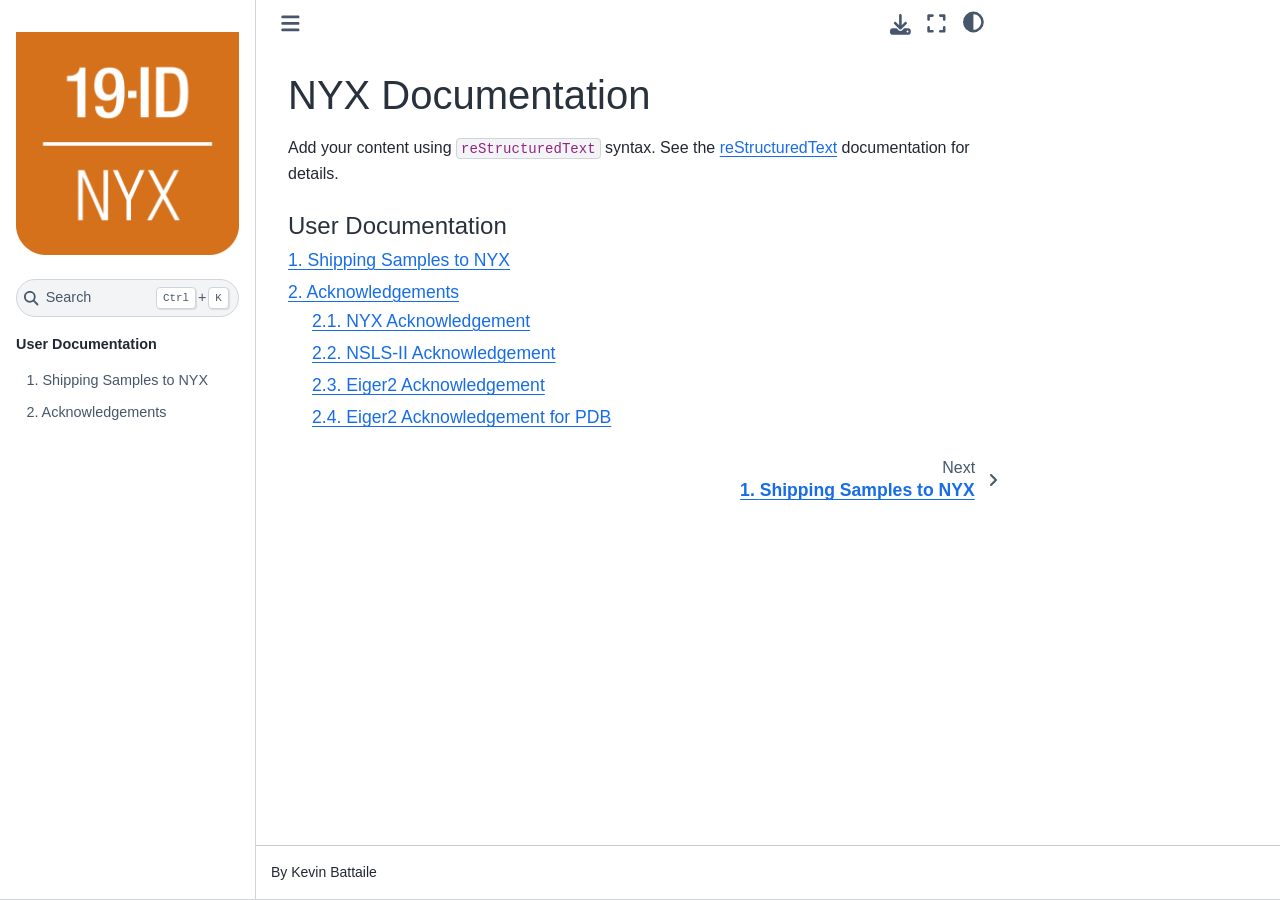
==== commit 4852d573: "Update manual: 2026-01-28 12:26:35" ====
--- a/docs/index.html
+++ b/docs/index.html
@@ -373,13 +373,6 @@
   <div class="footer-item">
     
 
-  <p class="copyright">
-    
-      © Copyright 2026, Kevin Battaile.
-      <br/>
-    
-  </p>
-
   </div>
   
   <div class="footer-item">
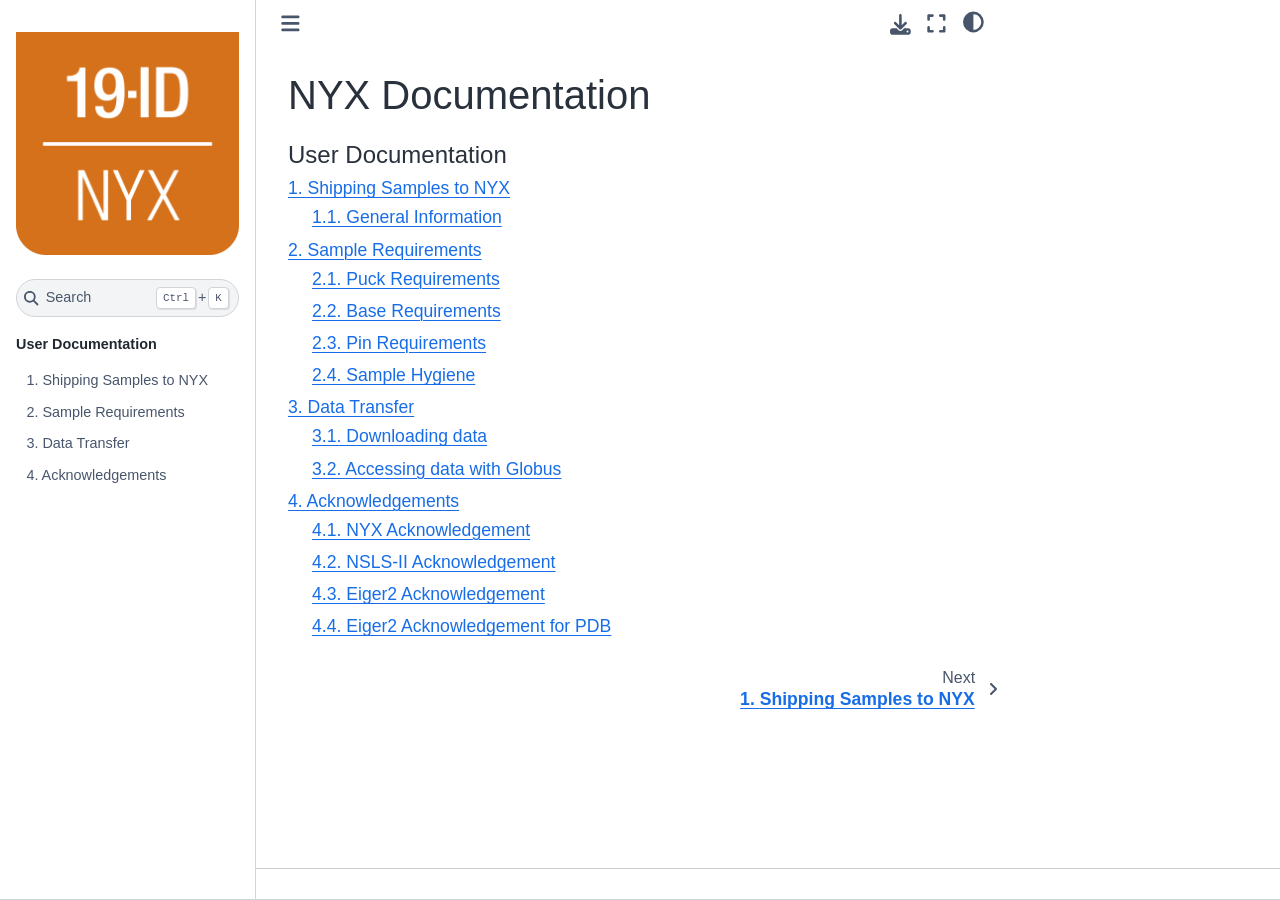
==== commit 4ecdecdd: "Update manual: 2026-02-27 17:31:18" ====
--- a/docs/index.html
+++ b/docs/index.html
@@ -158,7 +158,9 @@
         <p aria-level="2" class="caption" role="heading"><span class="caption-text">User Documentation</span></p>
 <ul class="nav bd-sidenav">
 <li class="toctree-l1"><a class="reference internal" href="shipping.html">1. Shipping Samples to NYX</a></li>
-<li class="toctree-l1"><a class="reference internal" href="acknowledgement.html">2. Acknowledgements</a></li>
+<li class="toctree-l1"><a class="reference internal" href="sample_requirements.html">2. Sample Requirements</a></li>
+<li class="toctree-l1"><a class="reference internal" href="data_transfer.html">3. Data Transfer</a></li>
+<li class="toctree-l1"><a class="reference internal" href="acknowledgement.html">4. Acknowledgements</a></li>
 </ul>
 
     </div>
@@ -311,18 +313,30 @@
                   
   <section id="nyx-documentation">
 <h1>NYX Documentation<a class="headerlink" href="#nyx-documentation" title="Link to this heading">#</a></h1>
-<p>Add your content using <code class="docutils literal notranslate"><span class="pre">reStructuredText</span></code> syntax. See the
-<a class="reference external" href="https://www.sphinx-doc.org/en/master/usage/restructuredtext/index.html">reStructuredText</a>
-documentation for details.</p>
 <div class="toctree-wrapper compound">
 <p aria-level="2" class="caption" role="heading"><span class="caption-text">User Documentation</span></p>
 <ul>
-<li class="toctree-l1"><a class="reference internal" href="shipping.html">1. Shipping Samples to NYX</a></li>
-<li class="toctree-l1"><a class="reference internal" href="acknowledgement.html">2. Acknowledgements</a><ul>
-<li class="toctree-l2"><a class="reference internal" href="acknowledgement.html#nyx-acknowledgement">2.1. NYX Acknowledgement</a></li>
-<li class="toctree-l2"><a class="reference internal" href="acknowledgement.html#nsls-ii-acknowledgement">2.2. NSLS-II Acknowledgement</a></li>
-<li class="toctree-l2"><a class="reference internal" href="acknowledgement.html#eiger2-acknowledgement">2.3. Eiger2 Acknowledgement</a></li>
-<li class="toctree-l2"><a class="reference internal" href="acknowledgement.html#eiger2-acknowledgement-for-pdb">2.4. Eiger2 Acknowledgement for PDB</a></li>
+<li class="toctree-l1"><a class="reference internal" href="shipping.html">1. Shipping Samples to NYX</a><ul>
+<li class="toctree-l2"><a class="reference internal" href="shipping.html#general-information">1.1. General Information</a></li>
+</ul>
+</li>
+<li class="toctree-l1"><a class="reference internal" href="sample_requirements.html">2. Sample Requirements</a><ul>
+<li class="toctree-l2"><a class="reference internal" href="sample_requirements.html#puck-requirements">2.1. Puck Requirements</a></li>
+<li class="toctree-l2"><a class="reference internal" href="sample_requirements.html#base-requirements">2.2. Base Requirements</a></li>
+<li class="toctree-l2"><a class="reference internal" href="sample_requirements.html#pin-requirements">2.3. Pin Requirements</a></li>
+<li class="toctree-l2"><a class="reference internal" href="sample_requirements.html#sample-hygiene">2.4. Sample Hygiene</a></li>
+</ul>
+</li>
+<li class="toctree-l1"><a class="reference internal" href="data_transfer.html">3. Data Transfer</a><ul>
+<li class="toctree-l2"><a class="reference internal" href="data_transfer.html#downloading-data">3.1. Downloading data</a></li>
+<li class="toctree-l2"><a class="reference internal" href="data_transfer.html#accessing-data-with-globus">3.2. Accessing data with Globus</a></li>
+</ul>
+</li>
+<li class="toctree-l1"><a class="reference internal" href="acknowledgement.html">4. Acknowledgements</a><ul>
+<li class="toctree-l2"><a class="reference internal" href="acknowledgement.html#nyx-acknowledgement">4.1. NYX Acknowledgement</a></li>
+<li class="toctree-l2"><a class="reference internal" href="acknowledgement.html#nsls-ii-acknowledgement">4.2. NSLS-II Acknowledgement</a></li>
+<li class="toctree-l2"><a class="reference internal" href="acknowledgement.html#eiger2-acknowledgement">4.3. Eiger2 Acknowledgement</a></li>
+<li class="toctree-l2"><a class="reference internal" href="acknowledgement.html#eiger2-acknowledgement-for-pdb">4.4. Eiger2 Acknowledgement for PDB</a></li>
 </ul>
 </li>
 </ul>
@@ -364,10 +378,6 @@
   
   <div class="footer-item">
     
-<p class="component-author">
-By Kevin Battaile
-</p>
-
   </div>
   
   <div class="footer-item">
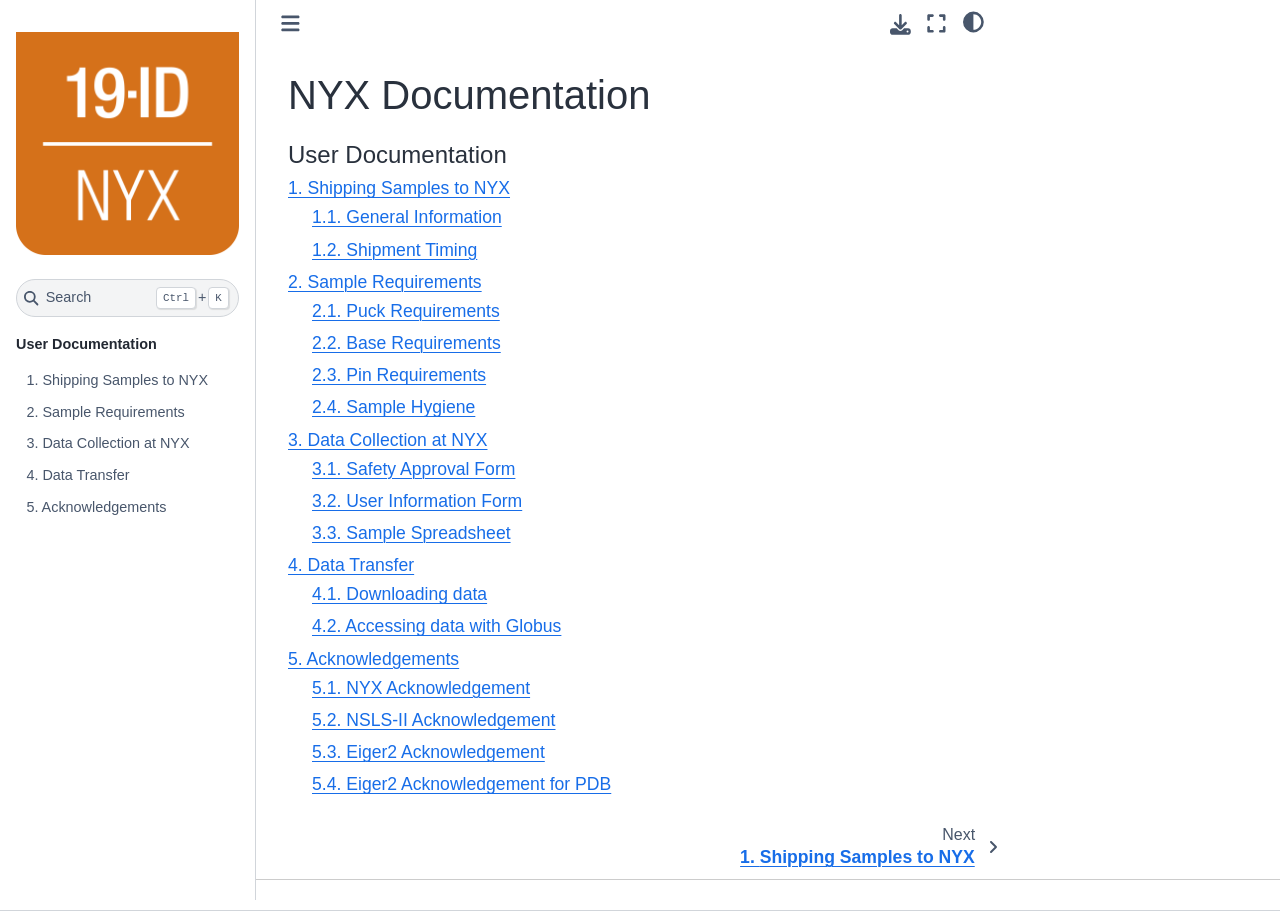
==== commit b402e0aa: "Update manual: 2026-07-10 16:25:04" ====
--- a/docs/index.html
+++ b/docs/index.html
@@ -30,6 +30,7 @@
 
     <link rel="stylesheet" type="text/css" href="_static/pygments.css?v=8f2a1f02" />
     <link rel="stylesheet" type="text/css" href="_static/styles/sphinx-book-theme.css?v=eba8b062" />
+    <link rel="stylesheet" type="text/css" href="_static/custom.css?v=9ad364a2" />
   
   <!-- Pre-loaded scripts that we'll load fully later -->
   <link rel="preload" as="script" href="_static/scripts/bootstrap.js?digest=dfe6caa3a7d634c4db9b" />
@@ -159,8 +160,9 @@
 <ul class="nav bd-sidenav">
 <li class="toctree-l1"><a class="reference internal" href="shipping.html">1. Shipping Samples to NYX</a></li>
 <li class="toctree-l1"><a class="reference internal" href="sample_requirements.html">2. Sample Requirements</a></li>
-<li class="toctree-l1"><a class="reference internal" href="data_transfer.html">3. Data Transfer</a></li>
-<li class="toctree-l1"><a class="reference internal" href="acknowledgement.html">4. Acknowledgements</a></li>
+<li class="toctree-l1"><a class="reference internal" href="data_collection.html">3. Data Collection at NYX</a></li>
+<li class="toctree-l1"><a class="reference internal" href="data_transfer.html">4. Data Transfer</a></li>
+<li class="toctree-l1"><a class="reference internal" href="acknowledgement.html">5. Acknowledgements</a></li>
 </ul>
 
     </div>
@@ -318,6 +320,7 @@
 <ul>
 <li class="toctree-l1"><a class="reference internal" href="shipping.html">1. Shipping Samples to NYX</a><ul>
 <li class="toctree-l2"><a class="reference internal" href="shipping.html#general-information">1.1. General Information</a></li>
+<li class="toctree-l2"><a class="reference internal" href="shipping.html#shipment-timing">1.2. Shipment Timing</a></li>
 </ul>
 </li>
 <li class="toctree-l1"><a class="reference internal" href="sample_requirements.html">2. Sample Requirements</a><ul>
@@ -327,16 +330,22 @@
 <li class="toctree-l2"><a class="reference internal" href="sample_requirements.html#sample-hygiene">2.4. Sample Hygiene</a></li>
 </ul>
 </li>
-<li class="toctree-l1"><a class="reference internal" href="data_transfer.html">3. Data Transfer</a><ul>
-<li class="toctree-l2"><a class="reference internal" href="data_transfer.html#downloading-data">3.1. Downloading data</a></li>
-<li class="toctree-l2"><a class="reference internal" href="data_transfer.html#accessing-data-with-globus">3.2. Accessing data with Globus</a></li>
-</ul>
-</li>
-<li class="toctree-l1"><a class="reference internal" href="acknowledgement.html">4. Acknowledgements</a><ul>
-<li class="toctree-l2"><a class="reference internal" href="acknowledgement.html#nyx-acknowledgement">4.1. NYX Acknowledgement</a></li>
-<li class="toctree-l2"><a class="reference internal" href="acknowledgement.html#nsls-ii-acknowledgement">4.2. NSLS-II Acknowledgement</a></li>
-<li class="toctree-l2"><a class="reference internal" href="acknowledgement.html#eiger2-acknowledgement">4.3. Eiger2 Acknowledgement</a></li>
-<li class="toctree-l2"><a class="reference internal" href="acknowledgement.html#eiger2-acknowledgement-for-pdb">4.4. Eiger2 Acknowledgement for PDB</a></li>
+<li class="toctree-l1"><a class="reference internal" href="data_collection.html">3. Data Collection at NYX</a><ul>
+<li class="toctree-l2"><a class="reference internal" href="data_collection.html#safety-approval-form">3.1. Safety Approval Form</a></li>
+<li class="toctree-l2"><a class="reference internal" href="data_collection.html#user-information-form">3.2. User Information Form</a></li>
+<li class="toctree-l2"><a class="reference internal" href="data_collection.html#sample-spreadsheet">3.3. Sample Spreadsheet</a></li>
+</ul>
+</li>
+<li class="toctree-l1"><a class="reference internal" href="data_transfer.html">4. Data Transfer</a><ul>
+<li class="toctree-l2"><a class="reference internal" href="data_transfer.html#downloading-data">4.1. Downloading data</a></li>
+<li class="toctree-l2"><a class="reference internal" href="data_transfer.html#accessing-data-with-globus">4.2. Accessing data with Globus</a></li>
+</ul>
+</li>
+<li class="toctree-l1"><a class="reference internal" href="acknowledgement.html">5. Acknowledgements</a><ul>
+<li class="toctree-l2"><a class="reference internal" href="acknowledgement.html#nyx-acknowledgement">5.1. NYX Acknowledgement</a></li>
+<li class="toctree-l2"><a class="reference internal" href="acknowledgement.html#nsls-ii-acknowledgement">5.2. NSLS-II Acknowledgement</a></li>
+<li class="toctree-l2"><a class="reference internal" href="acknowledgement.html#eiger2-acknowledgement">5.3. Eiger2 Acknowledgement</a></li>
+<li class="toctree-l2"><a class="reference internal" href="acknowledgement.html#eiger2-acknowledgement-for-pdb">5.4. Eiger2 Acknowledgement for PDB</a></li>
 </ul>
 </li>
 </ul>
--- a/docs/_static/custom.css
+++ b/docs/_static/custom.css
@@ -0,0 +1,9 @@
+/* Add vertical spacing between individual rows in field lists */
+.field-list > dt {
+    padding-top: 1px !important;
+}
+
+.field-list > dd {
+    padding-top: 1px !important;
+    margin-bottom: 10px !important;
+}
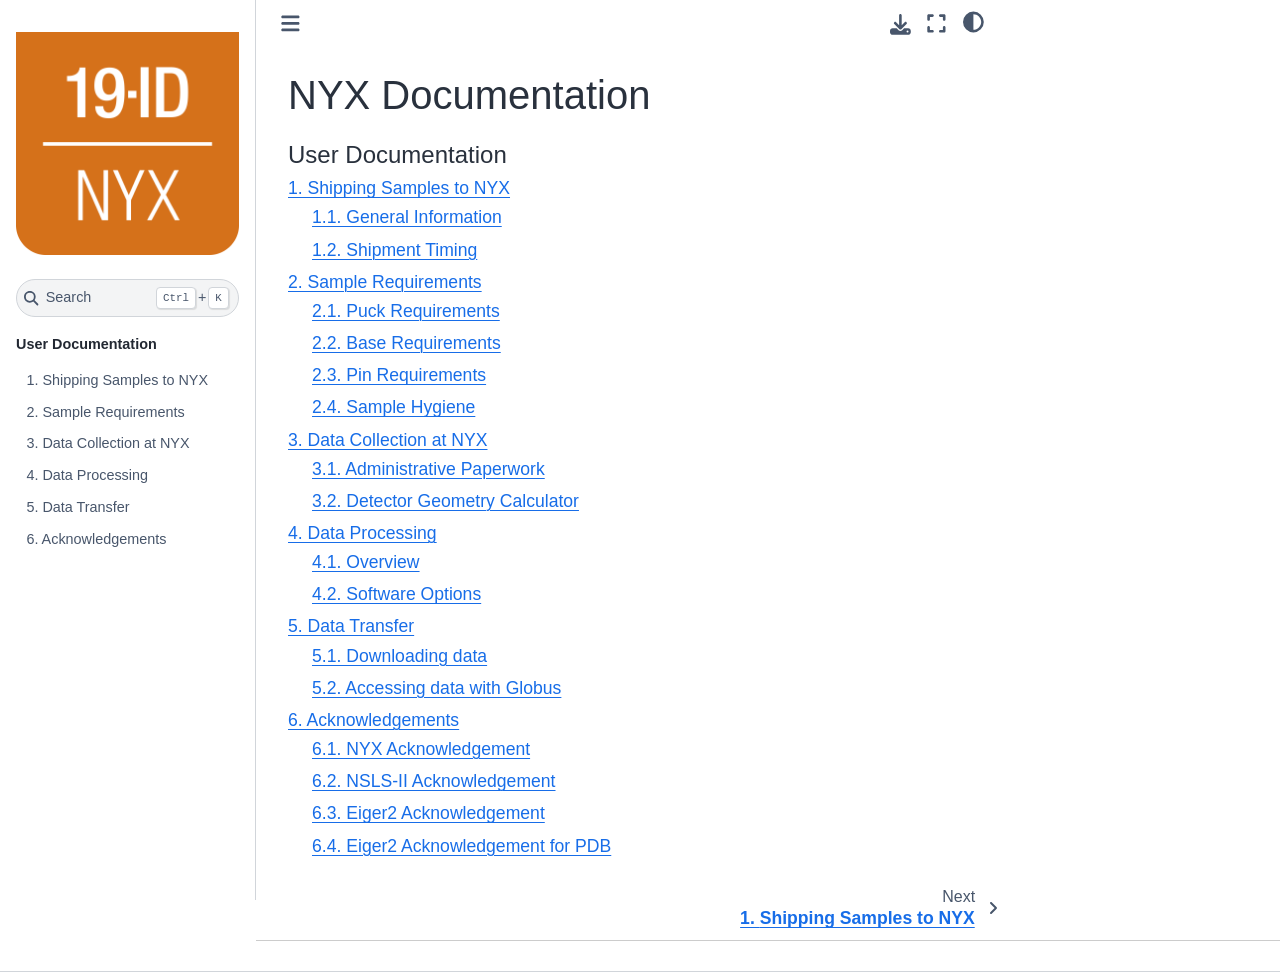
==== commit a5fa7bc4: "Update manual: 2026-10-22 14:25:57" ====
--- a/docs/index.html
+++ b/docs/index.html
@@ -161,8 +161,9 @@
 <li class="toctree-l1"><a class="reference internal" href="shipping.html">1. Shipping Samples to NYX</a></li>
 <li class="toctree-l1"><a class="reference internal" href="sample_requirements.html">2. Sample Requirements</a></li>
 <li class="toctree-l1"><a class="reference internal" href="data_collection.html">3. Data Collection at NYX</a></li>
-<li class="toctree-l1"><a class="reference internal" href="data_transfer.html">4. Data Transfer</a></li>
-<li class="toctree-l1"><a class="reference internal" href="acknowledgement.html">5. Acknowledgements</a></li>
+<li class="toctree-l1"><a class="reference internal" href="data_processing.html">4. Data Processing</a></li>
+<li class="toctree-l1"><a class="reference internal" href="data_transfer.html">5. Data Transfer</a></li>
+<li class="toctree-l1"><a class="reference internal" href="acknowledgement.html">6. Acknowledgements</a></li>
 </ul>
 
     </div>
@@ -331,21 +332,25 @@
 </ul>
 </li>
 <li class="toctree-l1"><a class="reference internal" href="data_collection.html">3. Data Collection at NYX</a><ul>
-<li class="toctree-l2"><a class="reference internal" href="data_collection.html#safety-approval-form">3.1. Safety Approval Form</a></li>
-<li class="toctree-l2"><a class="reference internal" href="data_collection.html#user-information-form">3.2. User Information Form</a></li>
-<li class="toctree-l2"><a class="reference internal" href="data_collection.html#sample-spreadsheet">3.3. Sample Spreadsheet</a></li>
-</ul>
-</li>
-<li class="toctree-l1"><a class="reference internal" href="data_transfer.html">4. Data Transfer</a><ul>
-<li class="toctree-l2"><a class="reference internal" href="data_transfer.html#downloading-data">4.1. Downloading data</a></li>
-<li class="toctree-l2"><a class="reference internal" href="data_transfer.html#accessing-data-with-globus">4.2. Accessing data with Globus</a></li>
-</ul>
-</li>
-<li class="toctree-l1"><a class="reference internal" href="acknowledgement.html">5. Acknowledgements</a><ul>
-<li class="toctree-l2"><a class="reference internal" href="acknowledgement.html#nyx-acknowledgement">5.1. NYX Acknowledgement</a></li>
-<li class="toctree-l2"><a class="reference internal" href="acknowledgement.html#nsls-ii-acknowledgement">5.2. NSLS-II Acknowledgement</a></li>
-<li class="toctree-l2"><a class="reference internal" href="acknowledgement.html#eiger2-acknowledgement">5.3. Eiger2 Acknowledgement</a></li>
-<li class="toctree-l2"><a class="reference internal" href="acknowledgement.html#eiger2-acknowledgement-for-pdb">5.4. Eiger2 Acknowledgement for PDB</a></li>
+<li class="toctree-l2"><a class="reference internal" href="data_collection.html#administrative-paperwork">3.1. Administrative Paperwork</a></li>
+<li class="toctree-l2"><a class="reference internal" href="data_collection.html#detector-geometry-calculator">3.2. Detector Geometry Calculator</a></li>
+</ul>
+</li>
+<li class="toctree-l1"><a class="reference internal" href="data_processing.html">4. Data Processing</a><ul>
+<li class="toctree-l2"><a class="reference internal" href="data_processing.html#overview">4.1. Overview</a></li>
+<li class="toctree-l2"><a class="reference internal" href="data_processing.html#software-options">4.2. Software Options</a></li>
+</ul>
+</li>
+<li class="toctree-l1"><a class="reference internal" href="data_transfer.html">5. Data Transfer</a><ul>
+<li class="toctree-l2"><a class="reference internal" href="data_transfer.html#downloading-data">5.1. Downloading data</a></li>
+<li class="toctree-l2"><a class="reference internal" href="data_transfer.html#accessing-data-with-globus">5.2. Accessing data with Globus</a></li>
+</ul>
+</li>
+<li class="toctree-l1"><a class="reference internal" href="acknowledgement.html">6. Acknowledgements</a><ul>
+<li class="toctree-l2"><a class="reference internal" href="acknowledgement.html#nyx-acknowledgement">6.1. NYX Acknowledgement</a></li>
+<li class="toctree-l2"><a class="reference internal" href="acknowledgement.html#nsls-ii-acknowledgement">6.2. NSLS-II Acknowledgement</a></li>
+<li class="toctree-l2"><a class="reference internal" href="acknowledgement.html#eiger2-acknowledgement">6.3. Eiger2 Acknowledgement</a></li>
+<li class="toctree-l2"><a class="reference internal" href="acknowledgement.html#eiger2-acknowledgement-for-pdb">6.4. Eiger2 Acknowledgement for PDB</a></li>
 </ul>
 </li>
 </ul>
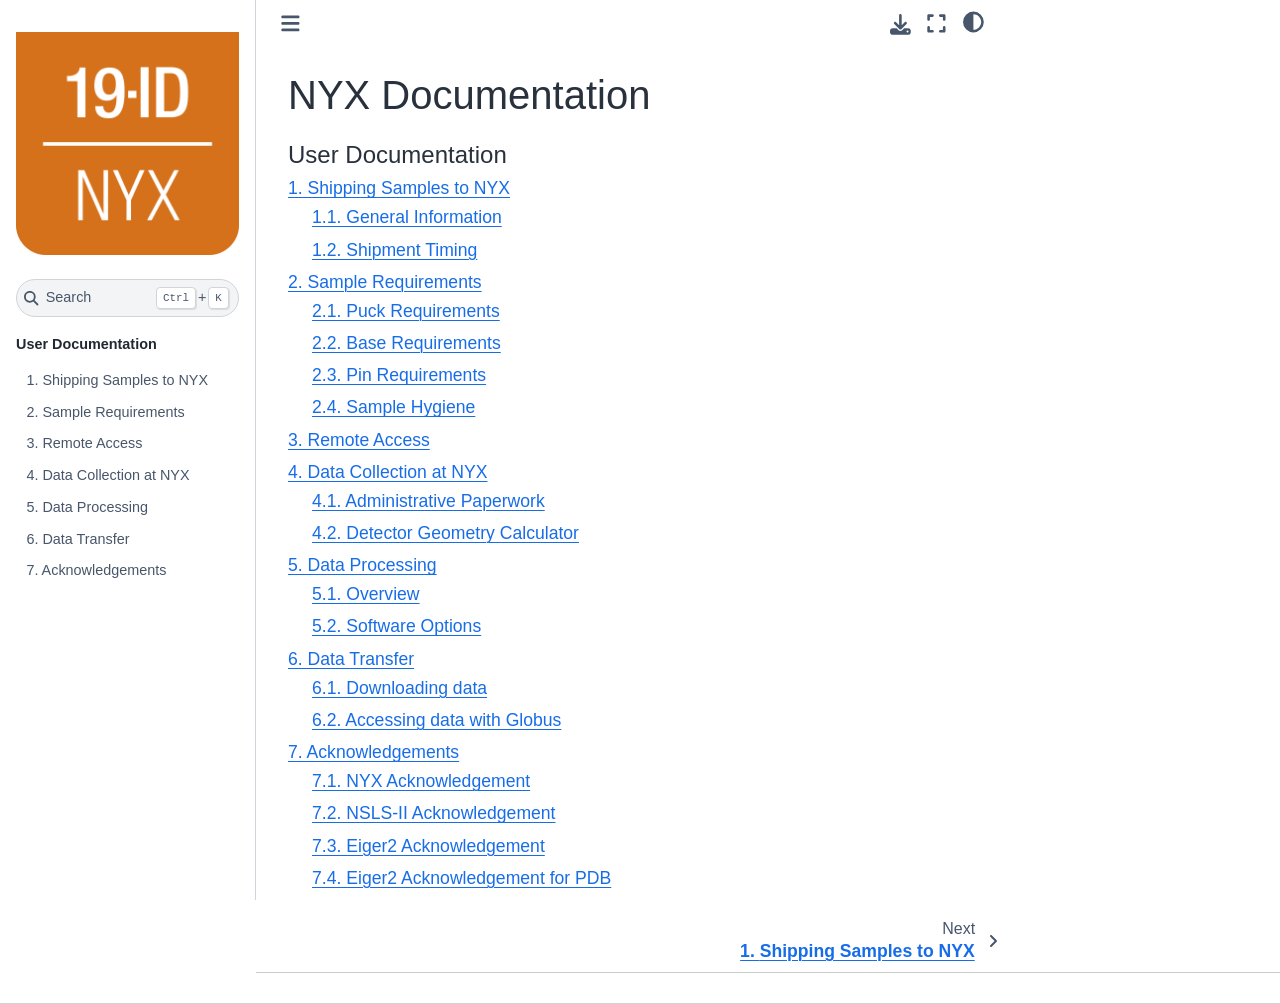
==== commit a8d29840: "Update manual: 2026-10-22 15:50:23" ====
--- a/docs/index.html
+++ b/docs/index.html
@@ -160,10 +160,11 @@
 <ul class="nav bd-sidenav">
 <li class="toctree-l1"><a class="reference internal" href="shipping.html">1. Shipping Samples to NYX</a></li>
 <li class="toctree-l1"><a class="reference internal" href="sample_requirements.html">2. Sample Requirements</a></li>
-<li class="toctree-l1"><a class="reference internal" href="data_collection.html">3. Data Collection at NYX</a></li>
-<li class="toctree-l1"><a class="reference internal" href="data_processing.html">4. Data Processing</a></li>
-<li class="toctree-l1"><a class="reference internal" href="data_transfer.html">5. Data Transfer</a></li>
-<li class="toctree-l1"><a class="reference internal" href="acknowledgement.html">6. Acknowledgements</a></li>
+<li class="toctree-l1"><a class="reference internal" href="remote_access.html">3. Remote Access</a></li>
+<li class="toctree-l1"><a class="reference internal" href="data_collection.html">4. Data Collection at NYX</a></li>
+<li class="toctree-l1"><a class="reference internal" href="data_processing.html">5. Data Processing</a></li>
+<li class="toctree-l1"><a class="reference internal" href="data_transfer.html">6. Data Transfer</a></li>
+<li class="toctree-l1"><a class="reference internal" href="acknowledgement.html">7. Acknowledgements</a></li>
 </ul>
 
     </div>
@@ -331,26 +332,27 @@
 <li class="toctree-l2"><a class="reference internal" href="sample_requirements.html#sample-hygiene">2.4. Sample Hygiene</a></li>
 </ul>
 </li>
-<li class="toctree-l1"><a class="reference internal" href="data_collection.html">3. Data Collection at NYX</a><ul>
-<li class="toctree-l2"><a class="reference internal" href="data_collection.html#administrative-paperwork">3.1. Administrative Paperwork</a></li>
-<li class="toctree-l2"><a class="reference internal" href="data_collection.html#detector-geometry-calculator">3.2. Detector Geometry Calculator</a></li>
-</ul>
-</li>
-<li class="toctree-l1"><a class="reference internal" href="data_processing.html">4. Data Processing</a><ul>
-<li class="toctree-l2"><a class="reference internal" href="data_processing.html#overview">4.1. Overview</a></li>
-<li class="toctree-l2"><a class="reference internal" href="data_processing.html#software-options">4.2. Software Options</a></li>
-</ul>
-</li>
-<li class="toctree-l1"><a class="reference internal" href="data_transfer.html">5. Data Transfer</a><ul>
-<li class="toctree-l2"><a class="reference internal" href="data_transfer.html#downloading-data">5.1. Downloading data</a></li>
-<li class="toctree-l2"><a class="reference internal" href="data_transfer.html#accessing-data-with-globus">5.2. Accessing data with Globus</a></li>
-</ul>
-</li>
-<li class="toctree-l1"><a class="reference internal" href="acknowledgement.html">6. Acknowledgements</a><ul>
-<li class="toctree-l2"><a class="reference internal" href="acknowledgement.html#nyx-acknowledgement">6.1. NYX Acknowledgement</a></li>
-<li class="toctree-l2"><a class="reference internal" href="acknowledgement.html#nsls-ii-acknowledgement">6.2. NSLS-II Acknowledgement</a></li>
-<li class="toctree-l2"><a class="reference internal" href="acknowledgement.html#eiger2-acknowledgement">6.3. Eiger2 Acknowledgement</a></li>
-<li class="toctree-l2"><a class="reference internal" href="acknowledgement.html#eiger2-acknowledgement-for-pdb">6.4. Eiger2 Acknowledgement for PDB</a></li>
+<li class="toctree-l1"><a class="reference internal" href="remote_access.html">3. Remote Access</a></li>
+<li class="toctree-l1"><a class="reference internal" href="data_collection.html">4. Data Collection at NYX</a><ul>
+<li class="toctree-l2"><a class="reference internal" href="data_collection.html#administrative-paperwork">4.1. Administrative Paperwork</a></li>
+<li class="toctree-l2"><a class="reference internal" href="data_collection.html#detector-geometry-calculator">4.2. Detector Geometry Calculator</a></li>
+</ul>
+</li>
+<li class="toctree-l1"><a class="reference internal" href="data_processing.html">5. Data Processing</a><ul>
+<li class="toctree-l2"><a class="reference internal" href="data_processing.html#overview">5.1. Overview</a></li>
+<li class="toctree-l2"><a class="reference internal" href="data_processing.html#software-options">5.2. Software Options</a></li>
+</ul>
+</li>
+<li class="toctree-l1"><a class="reference internal" href="data_transfer.html">6. Data Transfer</a><ul>
+<li class="toctree-l2"><a class="reference internal" href="data_transfer.html#downloading-data">6.1. Downloading data</a></li>
+<li class="toctree-l2"><a class="reference internal" href="data_transfer.html#accessing-data-with-globus">6.2. Accessing data with Globus</a></li>
+</ul>
+</li>
+<li class="toctree-l1"><a class="reference internal" href="acknowledgement.html">7. Acknowledgements</a><ul>
+<li class="toctree-l2"><a class="reference internal" href="acknowledgement.html#nyx-acknowledgement">7.1. NYX Acknowledgement</a></li>
+<li class="toctree-l2"><a class="reference internal" href="acknowledgement.html#nsls-ii-acknowledgement">7.2. NSLS-II Acknowledgement</a></li>
+<li class="toctree-l2"><a class="reference internal" href="acknowledgement.html#eiger2-acknowledgement">7.3. Eiger2 Acknowledgement</a></li>
+<li class="toctree-l2"><a class="reference internal" href="acknowledgement.html#eiger2-acknowledgement-for-pdb">7.4. Eiger2 Acknowledgement for PDB</a></li>
 </ul>
 </li>
 </ul>
